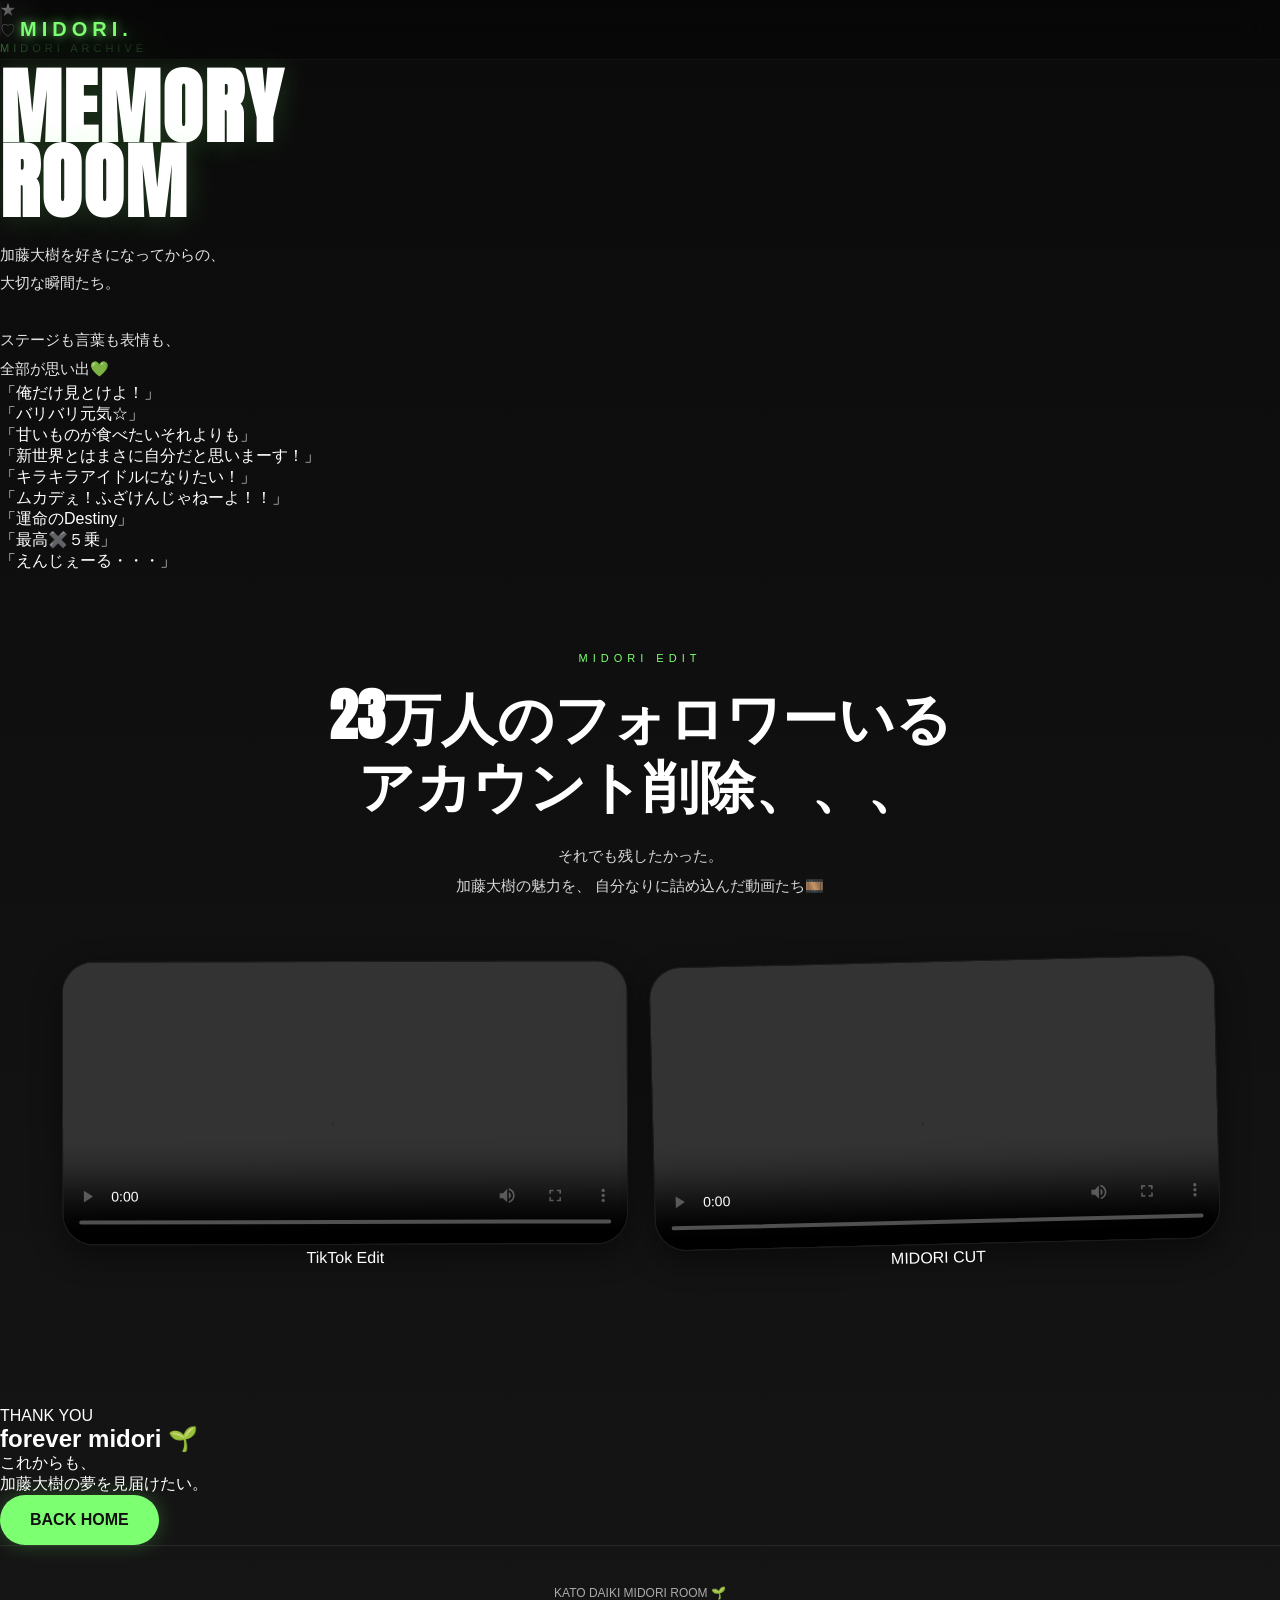
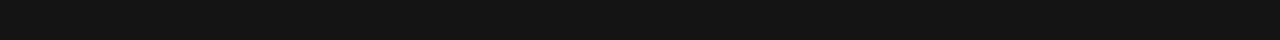
==== archive.html @ bd9902f6 "Add files via upload" ====
<!doctype html>
<html lang="ja">
  <head>
    <meta charset="UTF-8" />

    <meta name="viewport" content="width=device-width, initial-scale=1.0" />

    <title>MIDORI ARCHIVE</title>

    <link
      href="https://fonts.googleapis.com/css2?family=Anton&display=swap"
      rel="stylesheet"
    />

    <link rel="stylesheet" href="style.css" />

    <script src="script.js" defer></script>
  </head>

  <body>
    <!-- BG -->

    <div class="bg-light bg1"></div>
    <div class="bg-light bg2"></div>

    <div class="noise"></div>

    <!-- FLOAT LINE -->

    <div class="float-glitter line1"></div>
    <div class="float-glitter line2"></div>

    <!-- HEADER -->

    <header class="header">
      <div class="logo">MIDORI.</div>
    </header>

    <!-- HERO -->

    <section class="gallery-hero">
      <div class="gallery-hero-mark">★</div>
      <div class="gallery-hero-mark2">♡</div>

      <p class="mini">MIDORI ARCHIVE</p>

      <h1>
        MEMORY<br />
        ROOM
      </h1>

      <p class="hero-text">
        加藤大樹を好きになってからの、<br />
        大切な瞬間たち。<br /><br />

        ステージも言葉も表情も、<br />
        全部が思い出💚
      </p>
    </section>

    <!-- ARCHIVE -->

    <section class="quote fade-up">
      <p>「俺だけ見とけよ！」</p>

      <p>「バリバリ元気☆」</p>

      <p>「甘いものが食べたいそれよりも」</p>

      <p>「新世界とはまさに自分だと思いまーす！」</p>

      <p>「キラキラアイドルになりたい！」</p>

      <p>「ムカデぇ！ふざけんじゃねーよ！！」</p>

      <p>「運命のDestiny」</p>

      <p>「最高✖️５乗」</p>

      <p>「えんじぇーる・・・」</p>
    </section>

    <!-- MIDORI EDIT -->

    <section class="section-midori-edit">
      <p class="archive-mini">MIDORI EDIT</p>

      <h2 class="archive-main-title">
        23万人のフォロワーいる<br />
        アカウント削除、、、
      </h2>

      <p class="archive-sub">
        それでも残したかった。<br />
        加藤大樹の魅力を、 自分なりに詰め込んだ動画たち🎞️
      </p>

      <div class="edit-grid">
        <!-- VIDEO 1 -->

        <div class="photo video-card fade-up">
          <video src="videos/edit1.mp4" controls playsinline></video>

          <div class="mini-tag pink">TikTok Edit</div>
        </div>

        <!-- VIDEO 2 -->

        <div class="photo video-card fade-up">
          <video src="videos/edit2.mp4" controls playsinline></video>

          <div class="mini-tag">MIDORI CUT</div>
        </div>
      </div>
    </section>

    <!-- FINAL -->

    <section class="gallery-final">
      <p class="gallery-final-mini">THANK YOU</p>

      <h2>forever midori 🌱</h2>

      <p class="gallery-final-text">
        これからも、<br />
        加藤大樹の夢を見届けたい。
      </p>

      <a href="index.html" class="gallery-btn"> BACK HOME </a>
    </section>

    <!-- FOOTER -->

    <footer class="footer">
      <p>KATO DAIKI MIDORI ROOM 🌱</p>
    </footer>
  </body>
</html>
---- style.css ----
/* =========================
   RESET
========================= */

* {
    margin: 0;
    padding: 0;
    box-sizing: border-box;
}

html {
    scroll-behavior: smooth;
}

body {
    background:
        linear-gradient(180deg,
            #0b0b0b,
            #101010,
            #151515);

    color: white;

    font-family:
        -apple-system,
        BlinkMacSystemFont,
        sans-serif;

    overflow-x: hidden;

    position: relative;
}

/* =========================
   LOADING
========================= */

.loader {
    position: fixed;
    inset: 0;

    background: #0b0b0b;

    display: flex;
    align-items: center;
    justify-content: center;
    flex-direction: column;

    z-index: 9999;

    transition: 1s;
}

.loader.hide {
    opacity: 0;
    pointer-events: none;
}

.loader-logo {
    font-size: 48px;
    font-weight: 900;

    color: #7dff72;

    text-shadow:
        0 0 18px rgba(125, 255, 114, .7);

    animation: pulse 1.8s infinite alternate;
}

.loader-text {
    margin-top: 18px;

    font-size: 10px;
    letter-spacing: 5px;

    color: rgba(255, 255, 255, .55);
}

@keyframes pulse {
    from {
        transform: scale(1);
    }

    to {
        transform: scale(1.06);
    }
}

/* =========================
   HEADER
========================= */

.header {
    position: fixed;

    top: 0;
    left: 0;

    width: 100%;

    display: flex;
    justify-content: space-between;
    align-items: center;

    padding: 18px 20px;

    background: rgba(0, 0, 0, .35);

    backdrop-filter: blur(18px);

    border-bottom:
        1px solid rgba(255, 255, 255, .05);

    z-index: 100;
}

.logo {
    font-size: 20px;
    font-weight: 900;

    letter-spacing: 5px;

    color: #7dff72;

    text-shadow:
        0 0 10px rgba(125, 255, 114, .7),
        0 0 20px rgba(125, 255, 114, .2);

    animation:
        logoGlow 3s infinite alternate;
}

@keyframes logoGlow {

    from {
        text-shadow:
            0 0 10px rgba(125, 255, 114, .5);
    }

    to {
        text-shadow:
            0 0 18px rgba(125, 255, 114, .9),
            0 0 28px rgba(125, 255, 114, .3);
    }

}

nav {
    display: flex;
    gap: 14px;
}

nav a {
    color: white;

    text-decoration: none;

    font-size: 12px;

    opacity: .8;

    transition: .35s;
}

nav a:hover {
    opacity: 1;

    color: #ff6bcb;

    text-shadow:
        0 0 10px rgba(255, 107, 203, .4);
}

/* =========================
   HERO
========================= */

.hero {
    position: relative;

    height: 100vh;

    overflow: hidden;
}

.hero-video {
    position: absolute;

    inset: 0;

    width: 100%;
    height: 100%;

    object-fit: cover;

    z-index: 0;

    transform: scale(1.05);
}

.overlay {
    position: absolute;

    inset: 0;

    background:
        linear-gradient(to top,
            rgba(0, 0, 0, .82),
            rgba(0, 0, 0, .12));

    z-index: 1;
}

/* =========================
   STARS
========================= */

.stars {
    position: absolute;

    inset: 0;

    overflow: hidden;

    pointer-events: none;

    z-index: 2;
}

.star {
    position: absolute;

    width: 3px;
    height: 3px;

    background: white;

    border-radius: 50%;

    opacity: .6;

    box-shadow:
        0 0 10px rgba(255, 255, 255, .9);

    animation:
        twinkle linear infinite;
}

@keyframes twinkle {

    0%, 100% {
        opacity: .2;

        transform: scale(.5);
    }

    50% {
        opacity: 1;

        transform: scale(1.5);
    }

}

/* =========================
   FLOAT GLITTER
========================= */

.float-glitter {
    position: absolute;

    width: 2px;
    height: 40px;

    background:
        linear-gradient(transparent,
            rgba(255, 255, 255, .8),
            transparent);

    opacity: .15;

    filter: blur(.4px);

    animation:
        floatLine 7s infinite ease-in-out;

    z-index: 3;
}

@keyframes floatLine {

    0% {
        transform:
            translateY(0px) rotate(12deg);

        opacity: 0;
    }

    30% {
        opacity: .15;
    }

    70% {
        opacity: .3;
    }

    100% {
        transform:
            translateY(-80px) rotate(12deg);

        opacity: 0;
    }

}

/* =========================
   HERO CONTENT
========================= */

.hero-content {
    position: absolute;

    left: 20px;
    bottom: 70px;

    z-index: 5;

    animation:
        fadeUp 1.5s ease;
}

@keyframes fadeUp {

    from {
        opacity: 0;

        transform:
            translateY(30px);
    }

    to {
        opacity: 1;

        transform:
            translateY(0);
    }

}

.mini {
    color: #7dff72;

    font-size: 11px;

    letter-spacing: 4px;

    margin-bottom: 16px;
}

h1 {
    font-family: 'Anton', sans-serif;

    font-size: 82px;

    line-height: .92;

    letter-spacing: 2px;

    text-shadow:
        0 0 30px rgba(125, 255, 114, .18);
}

.hero-sub {
    margin-top: 18px;

    color: #ff6bcb;

    font-size: 24px;

    font-weight: bold;
}

.hero-text {
    margin-top: 20px;

    line-height: 1.9;

    color: #e5e5e5;

    font-size: 15px;
}

.hero-buttons {
    display: flex;

    gap: 14px;

    margin-top: 34px;
}

/* =========================
   BUTTON
========================= */

.main-btn,
.sub-btn,
.gallery-btn,
.vote-main-btn {
    display: inline-block;

    padding: 16px 30px;

    border-radius: 999px;

    text-decoration: none;

    font-weight: bold;

    transition: .35s;
}

.main-btn,
.gallery-btn,
.vote-main-btn {
    background: #7dff72;

    color: #111;

    box-shadow:
        0 0 20px rgba(125, 255, 114, .25);
}

.sub-btn {
    border:
        1px solid rgba(255, 255, 255, .12);

    color: white;

    background:
        rgba(255, 255, 255, .04);

    backdrop-filter: blur(10px);
}

.main-btn:hover,
.gallery-btn:hover,
.vote-main-btn:hover {
    transform: translateY(-5px);

    box-shadow:
        0 0 24px rgba(125, 255, 114, .35);
}

.sub-btn:hover {
    transform: translateY(-5px);

    border:
        1px solid rgba(255, 107, 203, .25);

    color: #ff6bcb;
}

/* =========================
   SECTION
========================= */

.section {
    position: relative;

    padding: 180px 20px;
}

.section h2 {
    font-size: 58px;

    line-height: 1;

    margin-bottom: 50px;

    color: #7dff72;

    letter-spacing: 2px;
}

/* =========================
   PROFILE
========================= */

.profile-layout {
    display: flex;

    flex-direction: column;

    gap: 50px;
}

.profile-image {
    position: relative;

    display: flex;

    justify-content: center;
}

.profile-image img {
    width: 72%;

    max-width: 280px;

    border-radius: 28px;

    border: 10px solid white;

    background: white;

    transform: rotate(-4deg);

    box-shadow:
        0 20px 50px rgba(0, 0, 0, .45);

    transition: .4s;
}

.profile-image img:hover {
    transform:
        rotate(-1deg) scale(1.03);
}

/* =========================
   DOODLE
========================= */

.doodle-star {
    position: absolute;

    top: -10px;
    right: 20%;

    font-size: 36px;

    color: #ff6bcb;

    transform: rotate(12deg);

    text-shadow:
        0 0 15px rgba(255, 107, 203, .45);
}

.doodle-heart {
    position: absolute;

    bottom: 5%;
    left: 18%;

    font-size: 34px;

    color: #7dff72;

    transform: rotate(-15deg);

    text-shadow:
        0 0 14px rgba(125, 255, 114, .45);
}

.doodle-mini {
    position: absolute;

    right: 18%;
    bottom: -20px;

    font-size: 12px;

    letter-spacing: 4px;

    color: rgba(255, 255, 255, .45);

    transform: rotate(5deg);
}

/* =========================
   PROFILE INFO
========================= */

.profile-info {
    display: flex;

    flex-direction: column;

    gap: 28px;
}

.profile-card {
    position: relative;

    background:
        rgba(20, 20, 20, .72);

    backdrop-filter: blur(16px);

    padding: 34px;

    border-radius: 34px;

    border:
        1px solid rgba(255, 255, 255, .05);

    overflow: hidden;

    transition: .4s;
}

.profile-card:hover {
    transform: translateY(-6px);

    border:
        1px solid rgba(255, 107, 203, .2);

    box-shadow:
        0 0 30px rgba(255, 107, 203, .1);
}

.profile-card h3 {
    color: #ff6bcb;

    margin-bottom: 20px;

    font-size: 26px;
}

.profile-basic {
    display: flex;

    flex-wrap: wrap;

    gap: 14px;
}

.profile-basic p {
    background:
        rgba(255, 255, 255, .04);

    padding: 12px 18px;

    border-radius: 999px;

    font-size: 14px;

    letter-spacing: 1px;
}

/* =========================
   MINI STICKER
========================= */

.mini-sticker {
    position: absolute;

    top: 18px;
    right: 18px;

    padding: 8px 14px;

    border-radius: 999px;

    font-size: 11px;

    font-weight: bold;

    transform: rotate(10deg);
}

.mini-sticker.green {
    background: #7dff72;

    color: #111;
}

/* =========================
   TAG
========================= */

.floating-tags {
    display: flex;

    flex-wrap: wrap;

    gap: 14px;

    margin-top: 24px;
}

.floating-tags span {
    background: #7dff72;

    color: #111;

    padding: 12px 18px;

    border-radius: 999px;

    font-size: 13px;

    font-weight: bold;

    transition: .35s;
}

.floating-tags span:nth-child(1) {
    transform: rotate(-6deg);
}

.floating-tags span:nth-child(2) {
    transform: rotate(4deg);
}

.floating-tags span:nth-child(3) {
    transform: rotate(-3deg);
}

.floating-tags span:nth-child(4) {
    transform: rotate(5deg);
}

.floating-tags span:nth-child(5) {
    transform: rotate(-5deg);
}

.floating-tags span:hover {
    background: #ff6bcb;

    color: white;

    transform: scale(1.05);
}

/* =========================
   FAVORITE POINT
========================= */

.favorite-points {
    display: flex;

    flex-wrap: wrap;

    gap: 10px;

    margin-top: 28px;
}

.favorite-points span {
    font-size: 11px;

    letter-spacing: 3px;

    opacity: .45;
}

/* =========================
   BLINK DOT
========================= */

.blink-dot {
    position: absolute;

    width: 6px;
    height: 6px;

    border-radius: 50%;

    background: #7dff72;

    box-shadow:
        0 0 12px rgba(125, 255, 114, .8);

    animation:
        blinkDot 2s infinite;
}

@keyframes blinkDot {

    0%, 100% {
        opacity: .2;

        transform: scale(.7);
    }

    50% {
        opacity: 1;

        transform: scale(1.5);
    }

}

/* =========================
   MOVIE
========================= */

.movie-grid {
    display: flex;

    flex-direction: column;

    gap: 30px;
}

.movie-card {
    background:
        rgba(20, 20, 20, .72);

    border-radius: 30px;

    overflow: hidden;

    border:
        1px solid rgba(255, 255, 255, .05);

    transition: .4s;
}

.movie-card:hover {
    transform: translateY(-6px);
}

iframe {
    width: 100%;

    aspect-ratio: 16 / 9;

    border: none;
}

.movie-card p {
    padding: 18px;
}

/* =========================
   GALLERY PREVIEW
========================= */

.gallery-preview {
    display: flex;

    flex-direction: column;

    align-items: center;
}

.gallery-main-photo {
    position: relative;
}

.gallery-main-photo img {
    width: 100%;

    max-width: 340px;

    border: 12px solid white;

    background: white;

    border-radius: 10px;

    transform: rotate(-3deg);

    box-shadow:
        0 20px 40px rgba(0, 0, 0, .45);

    transition: .4s;
}

.gallery-main-photo img:hover {
    transform:
        rotate(-1deg) scale(1.02);
}

.gallery-sticker {
    position: absolute;

    top: -14px;
    right: -10px;

    font-size: 42px;

    color: #ff6bcb;

    transform: rotate(15deg);

    text-shadow:
        0 0 14px rgba(255, 107, 203, .5);
}

.gallery-heart {
    position: absolute;

    bottom: 10px;
    left: -10px;

    font-size: 38px;

    color: #7dff72;

    transform: rotate(-12deg);
}

.polaroid-note {
    position: absolute;

    bottom: 10px;
    right: 16px;

    font-size: 10px;

    letter-spacing: 3px;

    color: #111;
}

/* =========================
   MINI GALLERY
========================= */

.mini-gallery {
    display: flex;

    gap: 16px;

    margin-top: 40px;

    flex-wrap: wrap;

    justify-content: center;
}

.mini-photo {
    width: 92px;
    height: 120px;

    object-fit: cover;

    border: 6px solid white;

    background: white;

    border-radius: 8px;

    box-shadow:
        0 10px 25px rgba(0, 0, 0, .35);

    transition: .35s;
}

.mini-photo.rotate-left {
    transform: rotate(-6deg);
}

.mini-photo.rotate-right {
    transform: rotate(5deg);
}

.mini-photo:hover {
    transform:
        rotate(0deg) scale(1.08);
}

/* =========================
   ABOUT
========================= */

.about-card {
    background:
        rgba(20, 20, 20, .72);

    padding: 34px;

    border-radius: 34px;

    line-height: 1.9;

    border:
        1px solid rgba(255, 255, 255, .05);
}

/* =========================
   FINAL VOTE
========================= */

.final-vote {
    position: relative;

    padding: 180px 24px;

    text-align: center;

    background:
        linear-gradient(180deg,
            #111,
            #132015,
            #111);
}

.vote-mini {
    color: #7dff72;

    font-size: 11px;

    letter-spacing: 4px;

    margin-bottom: 20px;
}

.final-vote h2 {
    font-size: 48px;

    line-height: 1.5;

    margin-bottom: 28px;
}

.vote-text {
    line-height: 1.9;

    color: #d8d8d8;

    margin-bottom: 40px;
}

/* =========================
   FOOTER
========================= */

.footer {
    padding: 40px 20px;

    text-align: center;

    font-size: 12px;

    color: #aaa;

    border-top:
        1px solid rgba(255, 255, 255, .08);
}

/* =========================
   FADE UP
========================= */

.fade-up {
    opacity: 0;

    transform: translateY(40px);

    transition: 1s;
}

.fade-up.show {
    opacity: 1;

    transform: translateY(0);
}

/* =========================
   GLITTER EFFECT
========================= */

.glitter {
    position: fixed;

    width: 10px;
    height: 10px;

    pointer-events: none;

    z-index: 9999;

    opacity: 0;

    animation:
        glitterAnim .8s forwards;
}

.glitter::before,
.glitter::after {
    content: "";

    position: absolute;

    background: white;

    border-radius: 999px;

    box-shadow:
        0 0 10px rgba(255, 255, 255, .9),
        0 0 20px rgba(125, 255, 114, .4);
}

.glitter::before {
    width: 2px;
    height: 12px;

    left: 4px;
    top: -1px;
}

.glitter::after {
    width: 12px;
    height: 2px;

    left: -1px;
    top: 4px;
}

@keyframes glitterAnim {

    0% {
        transform:
            scale(.3) rotate(0deg);

        opacity: 0;
    }

    30% {
        opacity: 1;
    }

    100% {
        transform:
            scale(1.8) rotate(25deg) translateY(-18px);

        opacity: 0;
    }

}

/* =========================
   GALLERY PAGE ONLY
========================= */

body.gallery-page .gallery-hero {
    padding: 150px 24px 90px;

    text-align: center;

    position: relative;
}

body.gallery-page .gallery {
    column-count: 2;

    column-gap: 18px;

    padding: 0 18px 120px;

    max-width: 1200px;

    margin: auto;
}

body.gallery-page .photo {
    position: relative;

    margin-bottom: 18px;

    break-inside: avoid;

    border-radius: 30px;

    overflow: hidden;

    background: #1a1a1a;

    border:
        1px solid rgba(255, 255, 255, .05);

    box-shadow:
        0 10px 30px rgba(0, 0, 0, .45);

    transition: .45s;
}

body.gallery-page .photo:hover {
    transform:
        translateY(-6px) scale(1.02);

    box-shadow:
        0 15px 40px rgba(0, 0, 0, .55),
        0 0 24px rgba(125, 255, 114, .12);
}

body.gallery-page .photo img {
    width: 100%;

    display: block;
}

body.gallery-page .photo::after {
    content: "MIDORI ROOM";

    position: absolute;

    bottom: 14px;
    left: 14px;

    font-size: 10px;

    letter-spacing: 2px;

    color: white;

    background:
        rgba(0, 0, 0, .35);

    padding: 8px 12px;

    border-radius: 999px;

    backdrop-filter: blur(10px);
}

body.gallery-page .rotate-left {
    transform: rotate(-2deg);
}

body.gallery-page .rotate-right {
    transform: rotate(2deg);
}

body.gallery-page .photo-sticker {
    position: absolute;

    top: 12px;
    right: 12px;

    font-size: 28px;

    color: #ff6bcb;

    text-shadow:
        0 0 14px rgba(255, 107, 203, .45);

    transform: rotate(12deg);
}

body.gallery-page .photo-heart {
    position: absolute;

    bottom: 40px;
    right: 14px;

    font-size: 26px;

    color: #7dff72;

    transform: rotate(-10deg);
}

body.gallery-page .mini-star {
    position: absolute;

    top: 14px;
    left: 14px;

    font-size: 24px;

    color: #7dff72;
}

body.gallery-page .mini-tag {
    position: absolute;

    top: 14px;
    left: 14px;

    background: #ff6bcb;

    color: white;

    padding: 8px 12px;

    border-radius: 999px;

    font-size: 10px;

    letter-spacing: 1px;

    transform: rotate(-8deg);
}

body.gallery-page .quote {
    padding: 0 30px 120px;

    text-align: center;
}

body.gallery-page .quote p {
    font-size: 20px;

    line-height: 2.2;

    color: #f3f3f3;

    font-weight: 300;
}

body.gallery-page .quote span {
    color: #7dff72;
}

body.gallery-page .gallery-final {
    padding: 120px 24px;

    text-align: center;
}

/* =========================
   ARCHIVE PAGE ONLY
========================= */

body.archive-page .archive-grid {
    display: grid;

    grid-template-columns:
        repeat(2, 1fr);

    gap: 24px;

    padding: 0 22px 120px;

    max-width: 1200px;

    margin: auto;
}

body.archive-page .archive-card {
    position: relative;

    background:
        rgba(20, 20, 20, .72);

    backdrop-filter: blur(16px);

    border-radius: 30px;

    padding: 34px;

    overflow: hidden;

    border:
        1px solid rgba(255, 255, 255, .05);

    transition: .4s;
}

body.archive-page .archive-card:hover {
    transform: translateY(-6px);

    border:
        1px solid rgba(125, 255, 114, .25);

    box-shadow:
        0 0 30px rgba(125, 255, 114, .1);
}

body.archive-page .archive-number {
    color: #7dff72;

    font-size: 11px;

    letter-spacing: 4px;

    margin-bottom: 16px;
}

body.archive-page .archive-title {
    font-size: 32px;

    margin-bottom: 18px;
}

body.archive-page .archive-text {
    line-height: 2;

    color: #d8d8d8;

    font-size: 14px;
}

body.archive-page .archive-word {
    position: absolute;

    right: -10px;
    bottom: -20px;

    font-size: 72px;

    font-weight: 900;

    opacity: .05;

    color: #7dff72;
}

/* ========================================
   MIDORI EDIT
======================================== */

.section-midori-edit {

    padding: 120px 22px 160px;

    text-align: center;

    max-width: 1300px;

    margin: auto;
}

.archive-mini {

    color: #7dff72;

    font-size: 11px;

    letter-spacing: 5px;

    margin-bottom: 18px;
}

.archive-main-title {

    font-size: 64px;

    line-height: 1.1;

    margin-bottom: 24px;

    font-family: 'Anton', sans-serif;
}

.archive-sub {

    line-height: 2;

    color: #d8d8d8;

    margin-bottom: 70px;

    font-size: 15px;
}

/* GRID */

.edit-grid {

    display: grid;

    grid-template-columns:
        repeat(auto-fit, minmax(280px, 1fr));

    gap: 28px;
}

/* CARD */

.edit-card {

    position: relative;

    overflow: hidden;

    border-radius: 34px;

    background:
        rgba(20, 20, 20, .72);

    border:
        1px solid rgba(255, 255, 255, .06);

    backdrop-filter: blur(14px);

    transition: .45s;

    box-shadow:
        0 10px 30px rgba(0, 0, 0, .45);
}

.edit-card:hover {

    transform:
        translateY(-8px);

    border:
        1px solid rgba(125, 255, 114, .25);

    box-shadow:
        0 0 30px rgba(125, 255, 114, .12);
}

/* VIDEO */

.edit-card video {

    width: 100%;

    display: block;

    aspect-ratio: 9/16;

    object-fit: cover;
}

/* OVERLAY */

.edit-overlay {

    position: absolute;

    inset: 0;

    background:
        linear-gradient(to top,
            rgba(0, 0, 0, .75),
            rgba(0, 0, 0, 0));

    display: flex;

    align-items: flex-end;

    padding: 24px;
}

/* TEXT */

.edit-title {

    font-size: 20px;

    font-weight: 800;

    margin-bottom: 8px;
}

.edit-desc {

    font-size: 13px;

    line-height: 1.8;

    color: rgba(255, 255, 255, .78);
}

/* STICKER */

.edit-sticker {

    position: absolute;

    top: 14px;
    right: 14px;

    background: #7dff72;

    color: #111;

    padding:
        8px 14px;

    border-radius: 999px;

    font-size: 10px;

    font-weight: bold;

    letter-spacing: 2px;

    transform:
        rotate(8deg);
}

/* MOBILE */

@media(max-width:768px) {

    .archive-main-title {

        font-size: 42px;
    }

}

/* =========================
   PC
========================= */

@media(min-width:900px) {

    .profile-layout {
        flex-direction: row;

        align-items: center;

        gap: 80px;
    }

    .profile-image,
    .profile-info {
        flex: 1;
    }

}

/* =========================
   MOBILE
========================= */

@media(max-width:768px) {

    h1 {
        font-size: 62px;
    }

    .section {
        padding: 140px 20px;
    }

    .section h2 {
        font-size: 44px;
    }

    body.gallery-page .gallery {
        column-count: 1;

        column-gap: 14px;

        padding: 0 14px 100px;
    }

    body.archive-page .archive-grid {
        grid-template-columns: 1fr;
    }

    .edit-grid {
        grid-template-columns: 1fr;
    }

    .archive-main-title {
        font-size: 34px;
    }

}

/* ========================================
   ARCHIVE BUTTON
======================================== */

.archive-btn-wrap {

    text-align: center;

    margin-top: 50px;
}

.archive-btn {

    display: inline-flex;

    align-items: center;

    gap: 12px;

    padding: 18px 34px;

    border-radius: 999px;

    text-decoration: none;

    color: #111;

    background: #7dff72;

    font-weight: 900;

    letter-spacing: 2px;

    box-shadow:
        0 0 24px rgba(125, 255, 114, .25);

    transition: .35s;
}

.archive-btn:hover {

    transform:
        translateY(-6px) scale(1.03);

    box-shadow:
        0 0 34px rgba(125, 255, 114, .45);
}

/* ========================================
   ARCHIVE HERO
======================================== */

body.archive-page .archive-hero {

    padding: 180px 24px 100px;

    text-align: center;

    position: relative;
}

body.archive-page .archive-hero h1 {

    font-size: 72px;

    line-height: .95;

    margin-bottom: 24px;
}

body.archive-page .archive-hero p {

    color: #d8d8d8;

    line-height: 2;
}

/* ========================================
   ARCHIVE GRID
======================================== */

body.archive-page .archive-grid {

    display: grid;

    grid-template-columns: repeat(2, 1fr);

    gap: 26px;

    max-width: 1200px;

    margin: auto;

    padding: 0 22px 140px;
}

body.archive-page .archive-card {

    position: relative;

    overflow: hidden;

    padding: 38px;

    border-radius: 34px;

    background:
        rgba(20, 20, 20, .72);

    backdrop-filter: blur(16px);

    border:
        1px solid rgba(255, 255, 255, .05);

    transition: .4s;
}

body.archive-page .archive-card:hover {

    transform:
        translateY(-8px);

    border:
        1px solid rgba(125, 255, 114, .25);

    box-shadow:
        0 0 30px rgba(125, 255, 114, .1);
}

body.archive-page .archive-number {

    color: #7dff72;

    font-size: 11px;

    letter-spacing: 4px;

    margin-bottom: 18px;
}

body.archive-page .archive-title {

    font-size: 34px;

    margin-bottom: 20px;
}

body.archive-page .archive-text {

    line-height: 2;

    color: #d8d8d8;
}

body.archive-page .archive-word {

    position: absolute;

    right: -10px;
    bottom: -24px;

    font-size: 90px;

    font-weight: 900;

    opacity: .05;

    color: #7dff72;
}

/* ========================================
   MIDORI EDIT
======================================== */

.section-midori-edit {

    padding: 80px 22px 140px;

    max-width: 1200px;

    margin: auto;

    text-align: center;
}

.archive-main-title {

    font-size: 56px;

    line-height: 1.2;

    margin-bottom: 24px;
}

.archive-sub {

    color: #d8d8d8;

    line-height: 2;

    margin-bottom: 60px;
}

.edit-grid {

    display: grid;

    grid-template-columns: repeat(2, 1fr);

    gap: 24px;
}

.edit-grid video {

    width: 100%;

    border-radius: 32px;

    background: #111;

    border:
        1px solid rgba(255, 255, 255, .05);

    box-shadow:
        0 10px 30px rgba(0, 0, 0, .45);

    transition: .4s;
}

.edit-grid video:hover {

    transform:
        translateY(-6px) scale(1.01);

    box-shadow:
        0 0 24px rgba(125, 255, 114, .18);
}

/* ========================================
   QUOTE
======================================== */

body.archive-page .quote {

    padding: 0 30px 140px;

    text-align: center;

    max-width: 900px;

    margin: auto;
}

body.archive-page .quote p {

    font-size: 28px;

    line-height: 2.2;

    font-weight: 300;

    color: #f3f3f3;
}

body.archive-page .quote span {

    color: #7dff72;
}

/* ========================================
   MOBILE
======================================== */

@media(max-width:768px) {

    body.archive-page .archive-grid {

        grid-template-columns: 1fr;
    }

    .edit-grid {

        grid-template-columns: 1fr;
    }

    body.archive-page .archive-hero h1 {

        font-size: 52px;
    }

    .archive-main-title {

        font-size: 38px;
    }

    body.archive-page .quote p {

        font-size: 22px;
    }
}

body.archive-page .quote {

    display: flex;

    flex-direction: column;

    gap: 20px;

    max-width: 900px;

    margin: auto;

    padding: 0 24px 140px;
}

body.archive-page .quote p {

    background:
        rgba(20, 20, 20, .72);

    border:
        1px solid rgba(255, 255, 255, .05);

    backdrop-filter: blur(16px);

    border-radius: 28px;

    padding: 30px;

    font-size: 24px;

    line-height: 1.8;

    transition: .35s;

    box-shadow:
        0 10px 30px rgba(0, 0, 0, .35);
}

body.archive-page .quote p:hover {

    transform:
        translateY(-4px);

    border:
        1px solid rgba(125, 255, 114, .25);

    box-shadow:
        0 0 24px rgba(125, 255, 114, .12);
}
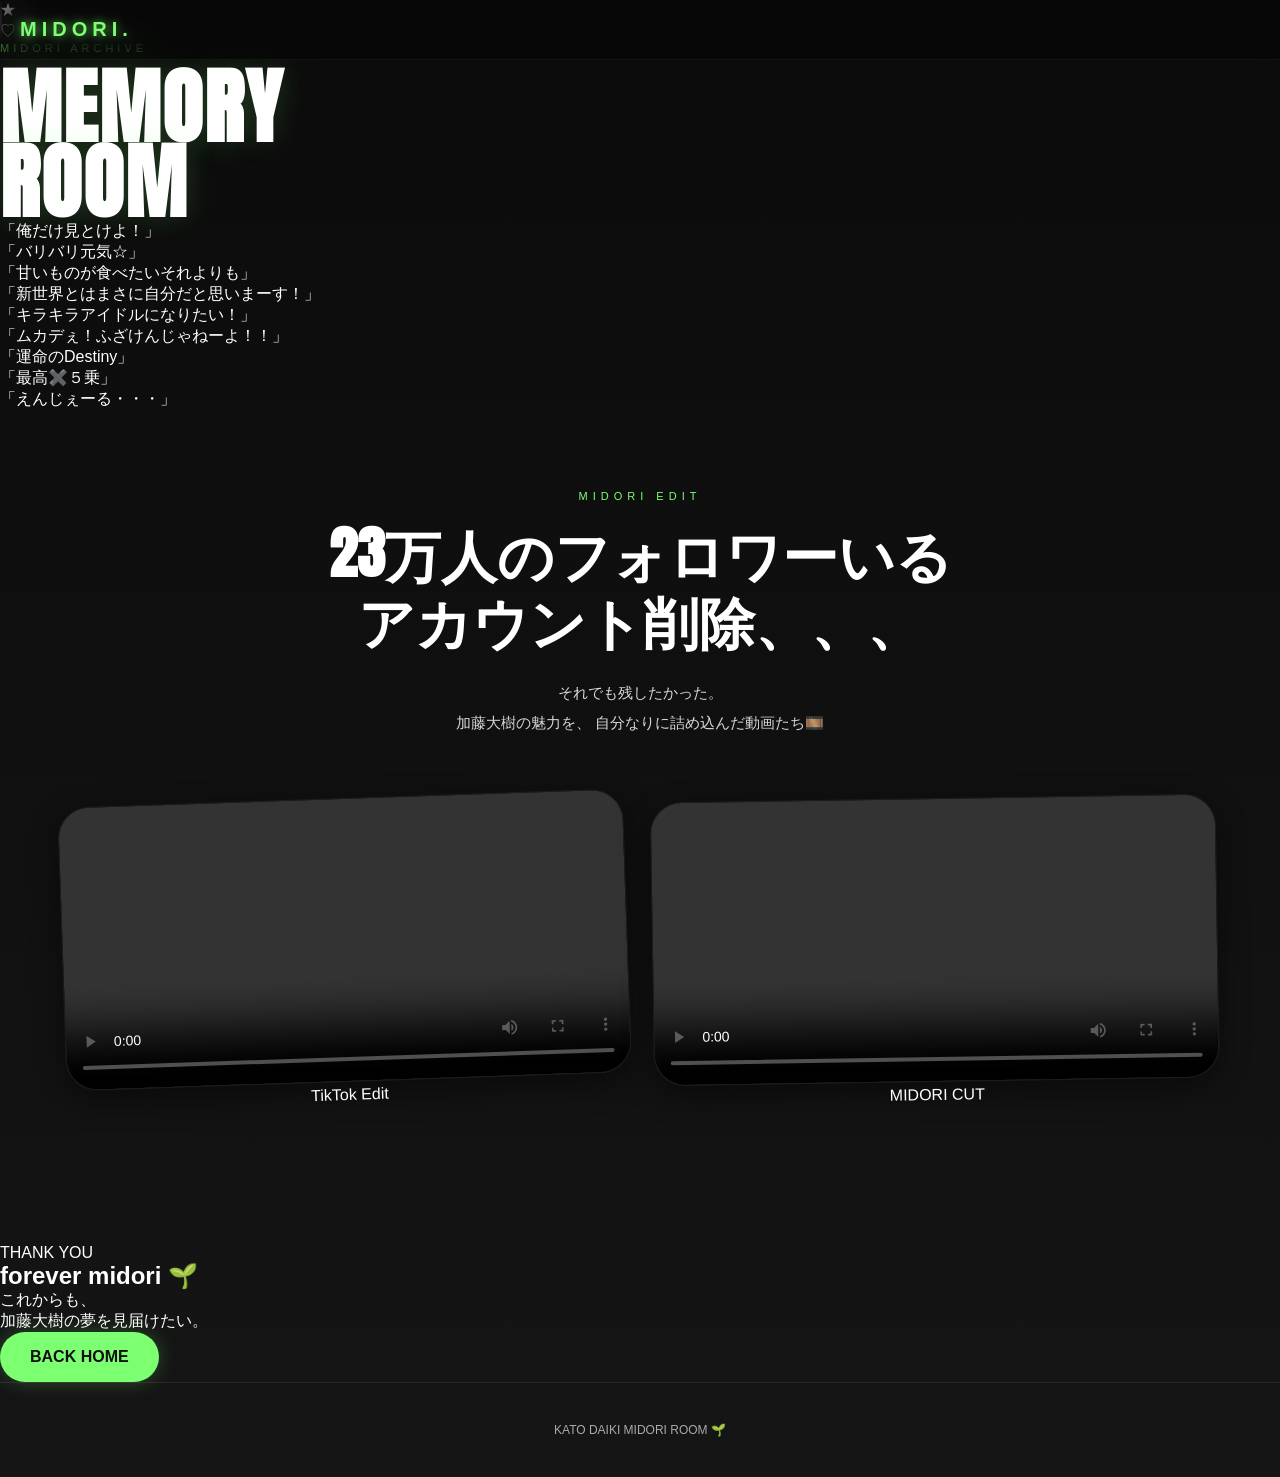
==== commit f0a44ea7: "Add files via upload" ====
--- a/archive.html
+++ b/archive.html
@@ -48,14 +48,6 @@
         MEMORY<br />
         ROOM
       </h1>
-
-      <p class="hero-text">
-        加藤大樹を好きになってからの、<br />
-        大切な瞬間たち。<br /><br />
-
-        ステージも言葉も表情も、<br />
-        全部が思い出💚
-      </p>
     </section>
 
     <!-- ARCHIVE -->
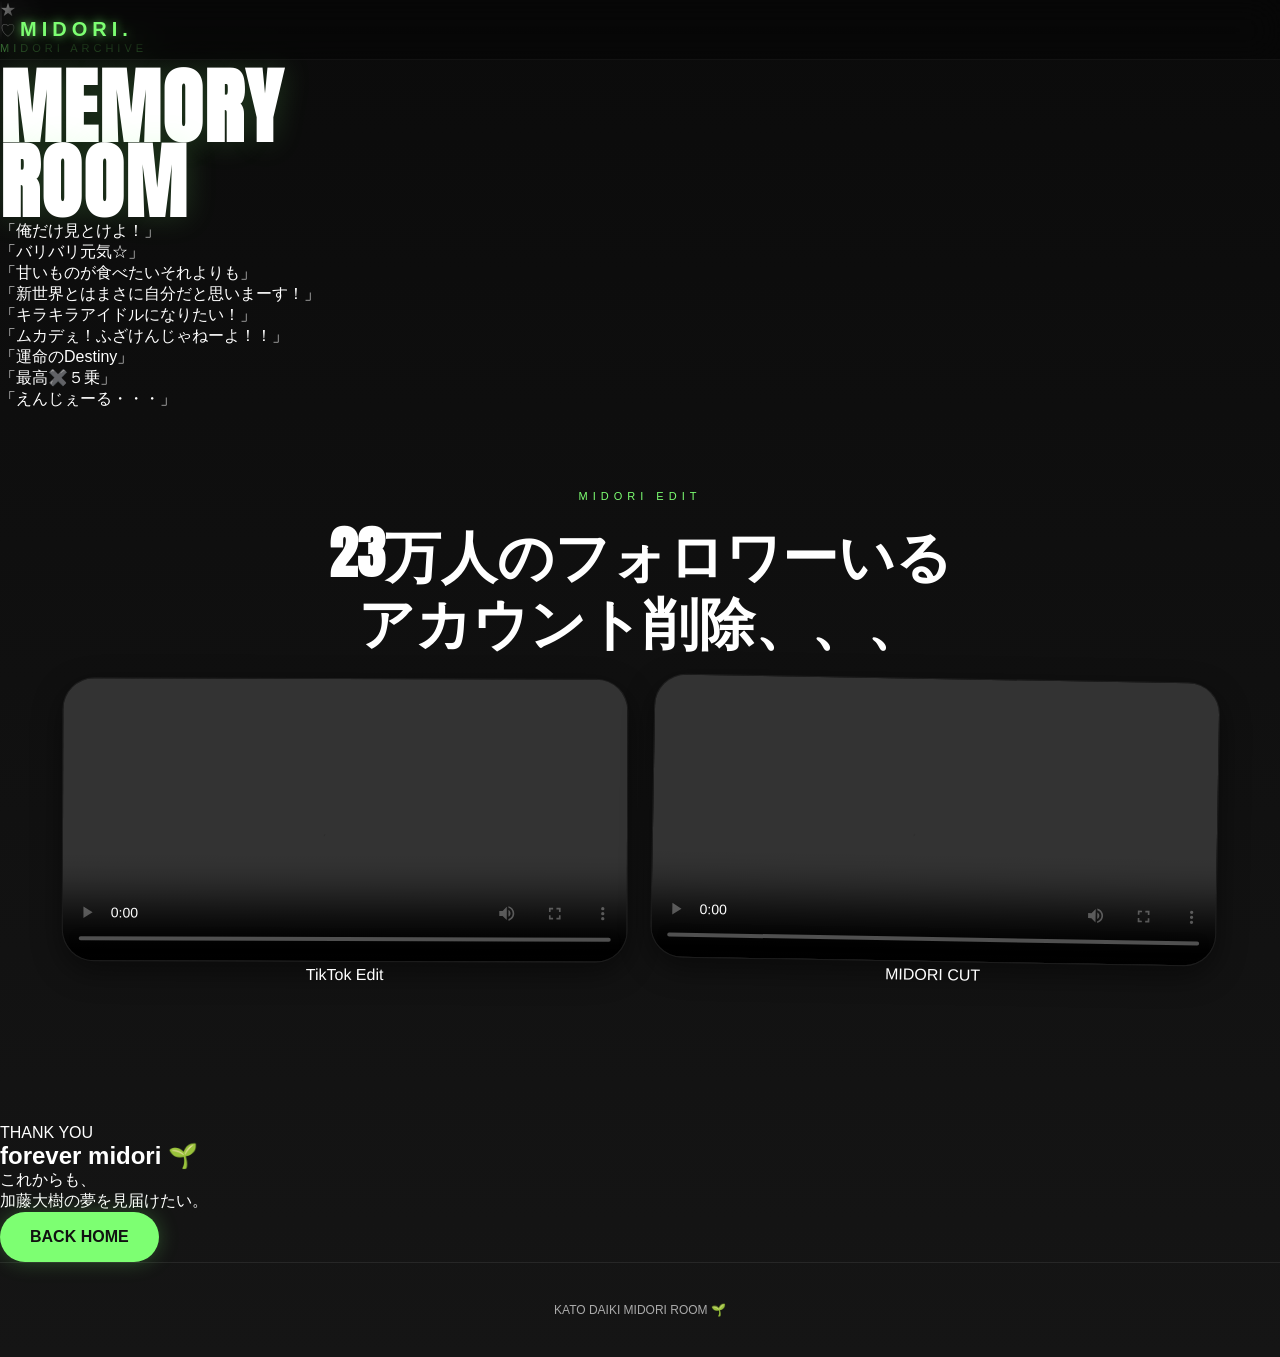
==== commit 4f02a3e1: "Add files via upload" ====
--- a/archive.html
+++ b/archive.html
@@ -82,11 +82,6 @@
         アカウント削除、、、
       </h2>
 
-      <p class="archive-sub">
-        それでも残したかった。<br />
-        加藤大樹の魅力を、 自分なりに詰め込んだ動画たち🎞️
-      </p>
-
       <div class="edit-grid">
         <!-- VIDEO 1 -->
 
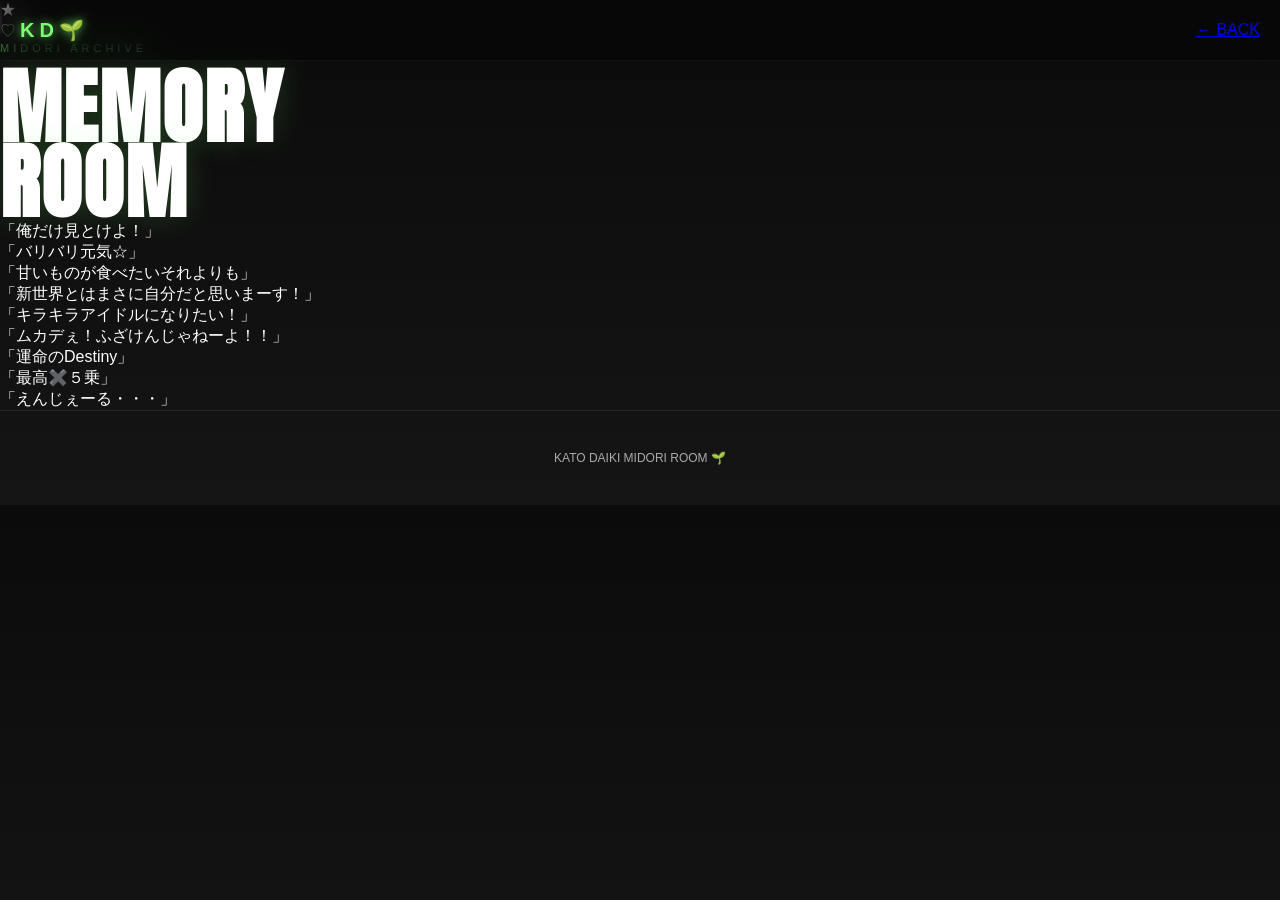
==== commit af35d58e: "Add files via upload" ====
--- a/archive.html
+++ b/archive.html
@@ -33,7 +33,9 @@
     <!-- HEADER -->
 
     <header class="header">
-      <div class="logo">MIDORI.</div>
+      <div class="logo">KD🌱</div>
+
+      <a href="index.html" class="back"> ← BACK </a>
     </header>
 
     <!-- HERO -->
@@ -72,50 +74,6 @@
       <p>「えんじぇーる・・・」</p>
     </section>
 
-    <!-- MIDORI EDIT -->
-
-    <section class="section-midori-edit">
-      <p class="archive-mini">MIDORI EDIT</p>
-
-      <h2 class="archive-main-title">
-        23万人のフォロワーいる<br />
-        アカウント削除、、、
-      </h2>
-
-      <div class="edit-grid">
-        <!-- VIDEO 1 -->
-
-        <div class="photo video-card fade-up">
-          <video src="videos/edit1.mp4" controls playsinline></video>
-
-          <div class="mini-tag pink">TikTok Edit</div>
-        </div>
-
-        <!-- VIDEO 2 -->
-
-        <div class="photo video-card fade-up">
-          <video src="videos/edit2.mp4" controls playsinline></video>
-
-          <div class="mini-tag">MIDORI CUT</div>
-        </div>
-      </div>
-    </section>
-
-    <!-- FINAL -->
-
-    <section class="gallery-final">
-      <p class="gallery-final-mini">THANK YOU</p>
-
-      <h2>forever midori 🌱</h2>
-
-      <p class="gallery-final-text">
-        これからも、<br />
-        加藤大樹の夢を見届けたい。
-      </p>
-
-      <a href="index.html" class="gallery-btn"> BACK HOME </a>
-    </section>
-
     <!-- FOOTER -->
 
     <footer class="footer">
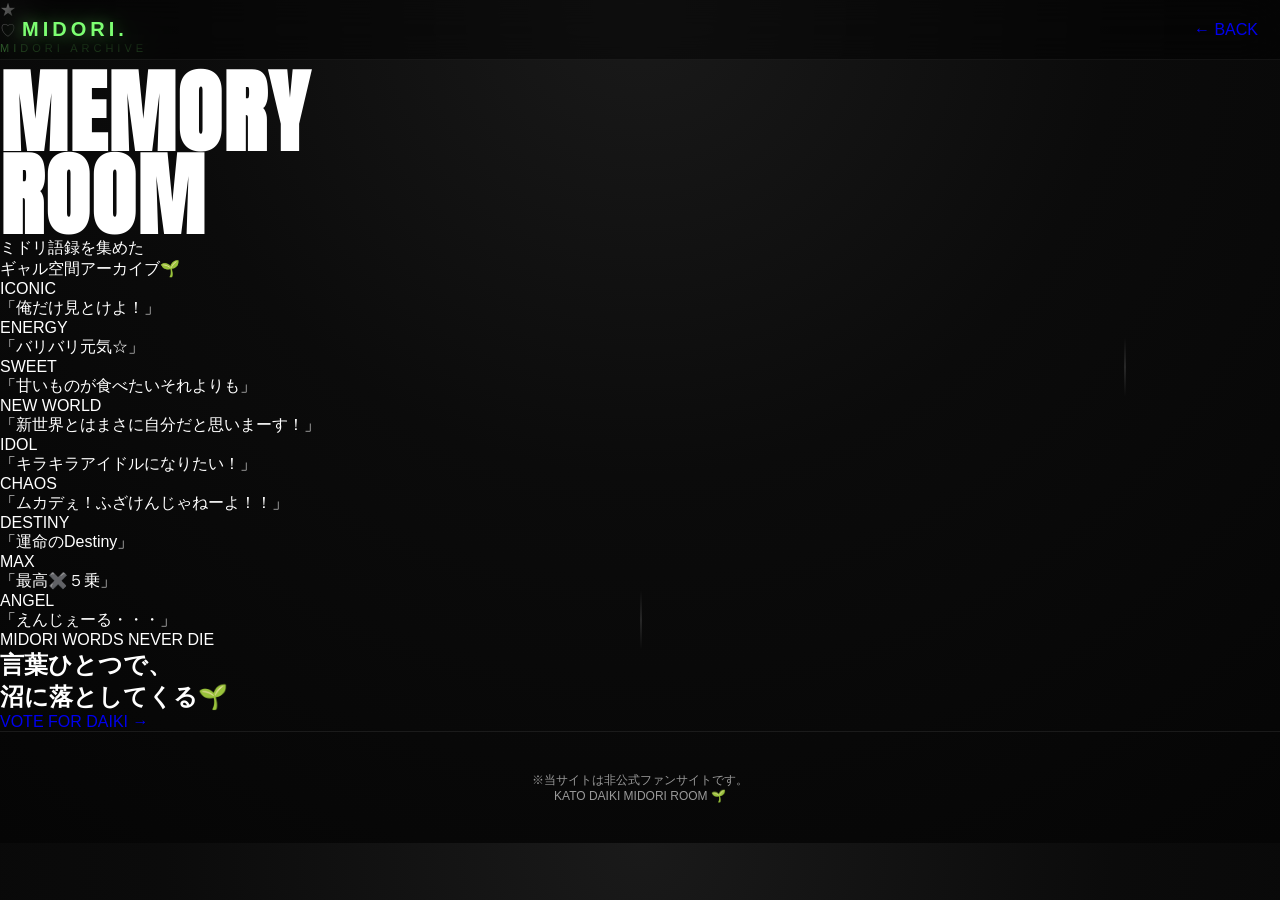
==== commit 0a24de4b: "Add files via upload" ====
--- a/archive.html
+++ b/archive.html
@@ -7,76 +7,171 @@
 
     <title>MIDORI ARCHIVE</title>
 
+    <!-- FONT -->
+
     <link
       href="https://fonts.googleapis.com/css2?family=Anton&display=swap"
       rel="stylesheet"
     />
 
+    <!-- CSS -->
+
     <link rel="stylesheet" href="style.css" />
+
+    <!-- JS -->
 
     <script src="script.js" defer></script>
   </head>
 
-  <body>
-    <!-- BG -->
+  <body class="archive-page">
+    <!-- BG LIGHT -->
 
     <div class="bg-light bg1"></div>
+
     <div class="bg-light bg2"></div>
+
+    <!-- NOISE -->
 
     <div class="noise"></div>
 
-    <!-- FLOAT LINE -->
+    <!-- FLOAT -->
 
-    <div class="float-glitter line1"></div>
-    <div class="float-glitter line2"></div>
+    <div class="float-glitter" style="left: 10%; top: 20%"></div>
+
+    <div
+      class="float-glitter"
+      style="right: 12%; top: 40%; animation-delay: 2s"
+    ></div>
+
+    <div
+      class="float-glitter"
+      style="left: 50%; top: 70%; animation-delay: 4s"
+    ></div>
 
     <!-- HEADER -->
 
     <header class="header">
-      <div class="logo">KD🌱</div>
+      <div class="logo">MIDORI.</div>
 
-      <a href="index.html" class="back"> ← BACK </a>
+      <a href="index.html" class="archive-back-btn"> ← BACK </a>
     </header>
 
     <!-- HERO -->
 
-    <section class="gallery-hero">
-      <div class="gallery-hero-mark">★</div>
-      <div class="gallery-hero-mark2">♡</div>
+    <section class="archive-hero">
+      <div class="archive-hero-star">★</div>
 
-      <p class="mini">MIDORI ARCHIVE</p>
+      <div class="archive-hero-heart">♡</div>
 
-      <h1>
+      <p class="archive-mini">MIDORI ARCHIVE</p>
+
+      <h1 class="archive-title">
         MEMORY<br />
         ROOM
       </h1>
+
+      <p class="archive-copy">
+        ミドリ語録を集めた<br />
+        ギャル空間アーカイブ🌱
+      </p>
     </section>
 
-    <!-- ARCHIVE -->
+    <!-- QUOTES -->
 
-    <section class="quote fade-up">
-      <p>「俺だけ見とけよ！」</p>
+    <section class="archive-wall">
+      <!-- QUOTE 1 -->
 
-      <p>「バリバリ元気☆」</p>
+      <div class="quote-card pink rotate-left fade-up">
+        <div class="quote-sticker">ICONIC</div>
 
-      <p>「甘いものが食べたいそれよりも」</p>
+        <p>「俺だけ見とけよ！」</p>
+      </div>
 
-      <p>「新世界とはまさに自分だと思いまーす！」</p>
+      <!-- QUOTE 2 -->
 
-      <p>「キラキラアイドルになりたい！」</p>
+      <div class="quote-card green rotate-right fade-up">
+        <div class="quote-sticker">ENERGY</div>
 
-      <p>「ムカデぇ！ふざけんじゃねーよ！！」</p>
+        <p>「バリバリ元気☆」</p>
+      </div>
 
-      <p>「運命のDestiny」</p>
+      <!-- QUOTE 3 -->
 
-      <p>「最高✖️５乗」</p>
+      <div class="quote-card black rotate-left fade-up">
+        <div class="quote-sticker">SWEET</div>
 
-      <p>「えんじぇーる・・・」</p>
+        <p>「甘いものが食べたいそれよりも」</p>
+      </div>
+
+      <!-- QUOTE 4 -->
+
+      <div class="quote-card pink rotate-right fade-up">
+        <div class="quote-sticker">NEW WORLD</div>
+
+        <p>「新世界とはまさに自分だと思いまーす！」</p>
+      </div>
+
+      <!-- QUOTE 5 -->
+
+      <div class="quote-card green rotate-left fade-up">
+        <div class="quote-sticker">IDOL</div>
+
+        <p>「キラキラアイドルになりたい！」</p>
+      </div>
+
+      <!-- QUOTE 6 -->
+
+      <div class="quote-card black rotate-right fade-up">
+        <div class="quote-sticker">CHAOS</div>
+
+        <p>「ムカデぇ！ふざけんじゃねーよ！！」</p>
+      </div>
+
+      <!-- QUOTE 7 -->
+
+      <div class="quote-card pink rotate-left fade-up">
+        <div class="quote-sticker">DESTINY</div>
+
+        <p>「運命のDestiny」</p>
+      </div>
+
+      <!-- QUOTE 8 -->
+
+      <div class="quote-card green rotate-right fade-up">
+        <div class="quote-sticker">MAX</div>
+
+        <p>「最高✖️５乗」</p>
+      </div>
+
+      <!-- QUOTE 9 -->
+
+      <div class="quote-card angel fade-up">
+        <div class="quote-sticker">ANGEL</div>
+
+        <p>「えんじぇーる・・・」</p>
+      </div>
+    </section>
+
+    <!-- FINAL -->
+
+    <section class="archive-final">
+      <div class="archive-final-inner">
+        <p class="archive-final-mini">MIDORI WORDS NEVER DIE</p>
+
+        <h2>
+          言葉ひとつで、<br />
+          沼に落としてくる🌱
+        </h2>
+
+        <a href="vote.html" class="archive-vote-btn"> VOTE FOR DAIKI → </a>
+      </div>
     </section>
 
     <!-- FOOTER -->
 
     <footer class="footer">
+      <p>※当サイトは非公式ファンサイトです。</p>
+
       <p>KATO DAIKI MIDORI ROOM 🌱</p>
     </footer>
   </body>
--- a/style.css
+++ b/style.css
@@ -1,6 +1,6 @@
-/* =========================
+/* ========================================
    RESET
-========================= */
+======================================== */
 
 * {
     margin: 0;
@@ -14,40 +14,77 @@
 
 body {
     background:
-        linear-gradient(180deg,
-            #0b0b0b,
-            #101010,
-            #151515);
-
+        radial-gradient(circle at top, #1a1a1a 0%, #0b0b0b 45%, #050505 100%);
     color: white;
-
     font-family:
         -apple-system,
         BlinkMacSystemFont,
         sans-serif;
-
     overflow-x: hidden;
-
     position: relative;
 }
 
-/* =========================
-   LOADING
-========================= */
+/* ========================================
+   GLOBAL
+======================================== */
+
+img,
+video {
+    max-width: 100%;
+    display: block;
+}
+
+a {
+    text-decoration: none;
+}
+
+.noise {
+    position: fixed;
+    inset: 0;
+    pointer-events: none;
+    opacity: 0.03;
+    z-index: 999;
+    background-image:
+        url("https://grainy-gradients.vercel.app/noise.svg");
+}
+
+.section {
+    position: relative;
+    padding: 140px 22px;
+}
+
+.section-mini,
+.mini,
+.archive-mini,
+.vote-mini {
+    color: #7dff72;
+    font-size: 11px;
+    letter-spacing: 4px;
+    margin-bottom: 18px;
+}
+
+.section h2 {
+    font-size: 60px;
+    line-height: 1;
+    margin-bottom: 50px;
+    color: #7dff72;
+    font-family: "Anton", sans-serif;
+    letter-spacing: 2px;
+}
+
+/* ========================================
+   LOADER
+======================================== */
 
 .loader {
     position: fixed;
     inset: 0;
-
-    background: #0b0b0b;
-
+    background: #050505;
     display: flex;
     align-items: center;
     justify-content: center;
     flex-direction: column;
-
-    z-index: 9999;
-
+    z-index: 99999;
     transition: 1s;
 }
 
@@ -57,93 +94,64 @@
 }
 
 .loader-logo {
-    font-size: 48px;
+    font-size: 56px;
     font-weight: 900;
-
     color: #7dff72;
-
     text-shadow:
-        0 0 18px rgba(125, 255, 114, .7);
-
-    animation: pulse 1.8s infinite alternate;
+        0 0 20px rgba(125, 255, 114, .8);
+    animation: loaderGlow 2s infinite alternate;
 }
 
 .loader-text {
-    margin-top: 18px;
-
+    margin-top: 16px;
+    letter-spacing: 6px;
     font-size: 10px;
-    letter-spacing: 5px;
-
-    color: rgba(255, 255, 255, .55);
-}
-
-@keyframes pulse {
+    color: rgba(255, 255, 255, .5);
+}
+
+@keyframes loaderGlow {
     from {
         transform: scale(1);
     }
 
     to {
-        transform: scale(1.06);
-    }
-}
-
-/* =========================
+        transform: scale(1.05);
+    }
+}
+
+/* ========================================
    HEADER
-========================= */
+======================================== */
 
 .header {
     position: fixed;
-
     top: 0;
     left: 0;
-
     width: 100%;
+    z-index: 1000;
 
     display: flex;
     justify-content: space-between;
     align-items: center;
 
-    padding: 18px 20px;
-
-    background: rgba(0, 0, 0, .35);
+    padding: 18px 22px;
+
+    background:
+        rgba(0, 0, 0, .45);
 
     backdrop-filter: blur(18px);
 
     border-bottom:
-        1px solid rgba(255, 255, 255, .05);
-
-    z-index: 100;
+        1px solid rgba(255, 255, 255, .06);
 }
 
 .logo {
+    color: #7dff72;
+    font-weight: 900;
+    letter-spacing: 4px;
     font-size: 20px;
-    font-weight: 900;
-
-    letter-spacing: 5px;
-
-    color: #7dff72;
-
     text-shadow:
-        0 0 10px rgba(125, 255, 114, .7),
-        0 0 20px rgba(125, 255, 114, .2);
-
-    animation:
-        logoGlow 3s infinite alternate;
-}
-
-@keyframes logoGlow {
-
-    from {
-        text-shadow:
-            0 0 10px rgba(125, 255, 114, .5);
-    }
-
-    to {
-        text-shadow:
-            0 0 18px rgba(125, 255, 114, .9),
-            0 0 28px rgba(125, 255, 114, .3);
-    }
-
+        0 0 16px rgba(125, 255, 114, .5);
 }
 
 nav {
@@ -151,284 +159,106 @@
     gap: 14px;
 }
 
-nav a {
-    color: white;
-
-    text-decoration: none;
-
+nav a,
+.back {
+    color: rgba(255, 255, 255, .8);
     font-size: 12px;
-
-    opacity: .8;
-
-    transition: .35s;
-}
-
-nav a:hover {
-    opacity: 1;
-
+    transition: .3s;
+}
+
+nav a:hover,
+.back:hover {
     color: #ff6bcb;
-
-    text-shadow:
-        0 0 10px rgba(255, 107, 203, .4);
-}
-
-/* =========================
+}
+
+/* ========================================
    HERO
-========================= */
+======================================== */
 
 .hero {
     position: relative;
-
     height: 100vh;
-
     overflow: hidden;
 }
 
 .hero-video {
     position: absolute;
-
     inset: 0;
-
     width: 100%;
     height: 100%;
-
     object-fit: cover;
-
-    z-index: 0;
-
     transform: scale(1.05);
 }
 
 .overlay {
     position: absolute;
-
     inset: 0;
-
     background:
         linear-gradient(to top,
-            rgba(0, 0, 0, .82),
-            rgba(0, 0, 0, .12));
-
-    z-index: 1;
-}
-
-/* =========================
-   STARS
-========================= */
-
-.stars {
-    position: absolute;
-
-    inset: 0;
-
-    overflow: hidden;
-
-    pointer-events: none;
-
-    z-index: 2;
-}
-
-.star {
-    position: absolute;
-
-    width: 3px;
-    height: 3px;
-
-    background: white;
-
-    border-radius: 50%;
-
-    opacity: .6;
-
-    box-shadow:
-        0 0 10px rgba(255, 255, 255, .9);
-
-    animation:
-        twinkle linear infinite;
-}
-
-@keyframes twinkle {
-
-    0%, 100% {
-        opacity: .2;
-
-        transform: scale(.5);
-    }
-
-    50% {
-        opacity: 1;
-
-        transform: scale(1.5);
-    }
-
-}
-
-/* =========================
-   FLOAT GLITTER
-========================= */
-
-.float-glitter {
-    position: absolute;
-
-    width: 2px;
-    height: 40px;
-
-    background:
-        linear-gradient(transparent,
-            rgba(255, 255, 255, .8),
-            transparent);
-
-    opacity: .15;
-
-    filter: blur(.4px);
-
-    animation:
-        floatLine 7s infinite ease-in-out;
-
-    z-index: 3;
-}
-
-@keyframes floatLine {
-
-    0% {
-        transform:
-            translateY(0px) rotate(12deg);
-
-        opacity: 0;
-    }
-
-    30% {
-        opacity: .15;
-    }
-
-    70% {
-        opacity: .3;
-    }
-
-    100% {
-        transform:
-            translateY(-80px) rotate(12deg);
-
-        opacity: 0;
-    }
-
-}
-
-/* =========================
-   HERO CONTENT
-========================= */
+            rgba(0, 0, 0, .9),
+            rgba(0, 0, 0, .15));
+}
 
 .hero-content {
     position: absolute;
-
-    left: 20px;
     bottom: 70px;
-
+    left: 22px;
     z-index: 5;
-
-    animation:
-        fadeUp 1.5s ease;
-}
-
-@keyframes fadeUp {
-
-    from {
-        opacity: 0;
-
-        transform:
-            translateY(30px);
-    }
-
-    to {
-        opacity: 1;
-
-        transform:
-            translateY(0);
-    }
-
-}
-
-.mini {
-    color: #7dff72;
-
-    font-size: 11px;
-
-    letter-spacing: 4px;
-
-    margin-bottom: 16px;
+    animation: fadeUp 1.2s ease;
 }
 
 h1 {
-    font-family: 'Anton', sans-serif;
-
-    font-size: 82px;
-
+    font-family: "Anton", sans-serif;
+    font-size: 90px;
     line-height: .92;
-
     letter-spacing: 2px;
-
-    text-shadow:
-        0 0 30px rgba(125, 255, 114, .18);
 }
 
 .hero-sub {
     margin-top: 18px;
-
+    font-size: 26px;
     color: #ff6bcb;
-
-    font-size: 24px;
-
-    font-weight: bold;
+    font-weight: 700;
 }
 
 .hero-text {
-    margin-top: 20px;
-
+    margin-top: 22px;
     line-height: 1.9;
-
-    color: #e5e5e5;
-
-    font-size: 15px;
+    color: #e4e4e4;
 }
 
 .hero-buttons {
     display: flex;
-
     gap: 14px;
-
     margin-top: 34px;
 }
 
-/* =========================
+/* ========================================
    BUTTON
-========================= */
+======================================== */
 
 .main-btn,
 .sub-btn,
 .gallery-btn,
-.vote-main-btn {
-    display: inline-block;
-
-    padding: 16px 30px;
-
+.vote-main-btn,
+.archive-btn {
+    display: inline-flex;
+    align-items: center;
+    justify-content: center;
+    padding: 16px 28px;
     border-radius: 999px;
-
-    text-decoration: none;
-
-    font-weight: bold;
-
+    font-weight: 800;
     transition: .35s;
 }
 
 .main-btn,
 .gallery-btn,
-.vote-main-btn {
+.vote-main-btn,
+.archive-btn {
     background: #7dff72;
-
     color: #111;
-
     box-shadow:
-        0 0 20px rgba(125, 255, 114, .25);
+        0 0 24px rgba(125, 255, 114, .25);
 }
 
 .sub-btn {
@@ -444,81 +274,39 @@
 }
 
 .main-btn:hover,
+.sub-btn:hover,
 .gallery-btn:hover,
-.vote-main-btn:hover {
-    transform: translateY(-5px);
-
-    box-shadow:
-        0 0 24px rgba(125, 255, 114, .35);
-}
-
-.sub-btn:hover {
-    transform: translateY(-5px);
-
-    border:
-        1px solid rgba(255, 107, 203, .25);
-
-    color: #ff6bcb;
-}
-
-/* =========================
-   SECTION
-========================= */
-
-.section {
-    position: relative;
-
-    padding: 180px 20px;
-}
-
-.section h2 {
-    font-size: 58px;
-
-    line-height: 1;
-
-    margin-bottom: 50px;
-
-    color: #7dff72;
-
-    letter-spacing: 2px;
-}
-
-/* =========================
+.vote-main-btn:hover,
+.archive-btn:hover {
+    transform:
+        translateY(-5px);
+}
+
+/* ========================================
    PROFILE
-========================= */
+======================================== */
 
 .profile-layout {
     display: flex;
-
     flex-direction: column;
-
-    gap: 50px;
+    gap: 60px;
 }
 
 .profile-image {
     position: relative;
-
-    display: flex;
-
+    display: flex;
     justify-content: center;
 }
 
 .profile-image img {
-    width: 72%;
-
-    max-width: 280px;
-
-    border-radius: 28px;
-
+    width: 100%;
+    max-width: 330px;
+    border-radius: 30px;
     border: 10px solid white;
-
     background: white;
-
     transform: rotate(-4deg);
-
     box-shadow:
-        0 20px 50px rgba(0, 0, 0, .45);
-
+        0 20px 50px rgba(0, 0, 0, .5);
     transition: .4s;
 }
 
@@ -527,296 +315,189 @@
         rotate(-1deg) scale(1.03);
 }
 
-/* =========================
-   DOODLE
-========================= */
+.doodle-star,
+.doodle-heart {
+    position: absolute;
+    font-size: 40px;
+}
 
 .doodle-star {
-    position: absolute;
-
     top: -10px;
-    right: 20%;
-
-    font-size: 36px;
-
+    right: 15%;
     color: #ff6bcb;
-
-    transform: rotate(12deg);
-
-    text-shadow:
-        0 0 15px rgba(255, 107, 203, .45);
 }
 
 .doodle-heart {
-    position: absolute;
-
-    bottom: 5%;
-    left: 18%;
-
-    font-size: 34px;
-
+    bottom: 0;
+    left: 12%;
     color: #7dff72;
-
-    transform: rotate(-15deg);
-
-    text-shadow:
-        0 0 14px rgba(125, 255, 114, .45);
 }
 
 .doodle-mini {
     position: absolute;
-
     right: 18%;
-    bottom: -20px;
-
-    font-size: 12px;
-
+    bottom: -22px;
+    font-size: 11px;
     letter-spacing: 4px;
-
     color: rgba(255, 255, 255, .45);
-
-    transform: rotate(5deg);
-}
-
-/* =========================
-   PROFILE INFO
-========================= */
+}
 
 .profile-info {
     display: flex;
-
     flex-direction: column;
-
-    gap: 28px;
+    gap: 26px;
 }
 
 .profile-card {
     position: relative;
-
-    background:
-        rgba(20, 20, 20, .72);
-
-    backdrop-filter: blur(16px);
-
     padding: 34px;
-
     border-radius: 34px;
 
+    background:
+        rgba(20, 20, 20, .75);
+
+    backdrop-filter: blur(18px);
+
     border:
-        1px solid rgba(255, 255, 255, .05);
-
-    overflow: hidden;
+        1px solid rgba(255, 255, 255, .06);
 
     transition: .4s;
 }
 
 .profile-card:hover {
     transform: translateY(-6px);
-
     border:
-        1px solid rgba(255, 107, 203, .2);
-
-    box-shadow:
-        0 0 30px rgba(255, 107, 203, .1);
+        1px solid rgba(125, 255, 114, .25);
 }
 
 .profile-card h3 {
     color: #ff6bcb;
-
-    margin-bottom: 20px;
-
+    margin-bottom: 22px;
     font-size: 26px;
 }
 
 .profile-basic {
     display: flex;
-
     flex-wrap: wrap;
-
     gap: 14px;
 }
 
 .profile-basic p {
     background:
-        rgba(255, 255, 255, .04);
+        rgba(255, 255, 255, .05);
 
     padding: 12px 18px;
 
     border-radius: 999px;
-
-    font-size: 14px;
-
-    letter-spacing: 1px;
-}
-
-/* =========================
-   MINI STICKER
-========================= */
-
-.mini-sticker {
-    position: absolute;
-
+}
+
+.floating-tags {
+    display: flex;
+    flex-wrap: wrap;
+    gap: 14px;
+    margin-top: 24px;
+}
+
+.floating-tags span {
+    background: #7dff72;
+    color: #111;
+    padding: 12px 18px;
+    border-radius: 999px;
+    font-weight: 700;
+    font-size: 13px;
+}
+
+.favorite-points {
+    display: flex;
+    flex-wrap: wrap;
+    gap: 12px;
+    margin-top: 28px;
+}
+
+.favorite-points span {
+    opacity: .45;
+    letter-spacing: 3px;
+    font-size: 11px;
+}
+
+/* ========================================
+   MIDORI CORE
+======================================== */
+
+.midori-core {
+    text-align: center;
+}
+
+.core-grid {
+    display: grid;
+    grid-template-columns:
+        repeat(auto-fit, minmax(220px, 1fr));
+    gap: 24px;
+}
+
+.core-card {
+    position: relative;
+    overflow: hidden;
+
+    padding: 42px 24px;
+
+    border-radius: 34px;
+
+    background:
+        linear-gradient(145deg,
+            rgba(125, 255, 114, .12),
+            rgba(255, 255, 255, .04));
+
+    border:
+        1px solid rgba(255, 255, 255, .08);
+
+    backdrop-filter: blur(18px);
+
+    transition: .4s;
+}
+
+.core-card:hover {
+    transform:
+        translateY(-8px) rotate(-1deg);
+}
+
+.core-card span {
+    position: absolute;
     top: 18px;
     right: 18px;
-
-    padding: 8px 14px;
-
-    border-radius: 999px;
-
-    font-size: 11px;
-
-    font-weight: bold;
-
-    transform: rotate(10deg);
-}
-
-.mini-sticker.green {
-    background: #7dff72;
-
-    color: #111;
-}
-
-/* =========================
-   TAG
-========================= */
-
-.floating-tags {
-    display: flex;
-
-    flex-wrap: wrap;
-
-    gap: 14px;
-
-    margin-top: 24px;
-}
-
-.floating-tags span {
-    background: #7dff72;
-
-    color: #111;
-
-    padding: 12px 18px;
-
-    border-radius: 999px;
-
-    font-size: 13px;
-
-    font-weight: bold;
+    font-size: 12px;
+    letter-spacing: 3px;
+    opacity: .5;
+}
+
+.core-card h3 {
+    font-size: 28px;
+    line-height: 1.4;
+}
+
+/* ========================================
+   MOVIE
+======================================== */
+
+.movie-grid {
+    display: grid;
+    grid-template-columns:
+        repeat(auto-fit, minmax(300px, 1fr));
+    gap: 28px;
+}
+
+.movie-card {
+    overflow: hidden;
+
+    border-radius: 30px;
+
+    background:
+        rgba(20, 20, 20, .72);
+
+    border:
+        1px solid rgba(255, 255, 255, .06);
 
     transition: .35s;
-}
-
-.floating-tags span:nth-child(1) {
-    transform: rotate(-6deg);
-}
-
-.floating-tags span:nth-child(2) {
-    transform: rotate(4deg);
-}
-
-.floating-tags span:nth-child(3) {
-    transform: rotate(-3deg);
-}
-
-.floating-tags span:nth-child(4) {
-    transform: rotate(5deg);
-}
-
-.floating-tags span:nth-child(5) {
-    transform: rotate(-5deg);
-}
-
-.floating-tags span:hover {
-    background: #ff6bcb;
-
-    color: white;
-
-    transform: scale(1.05);
-}
-
-/* =========================
-   FAVORITE POINT
-========================= */
-
-.favorite-points {
-    display: flex;
-
-    flex-wrap: wrap;
-
-    gap: 10px;
-
-    margin-top: 28px;
-}
-
-.favorite-points span {
-    font-size: 11px;
-
-    letter-spacing: 3px;
-
-    opacity: .45;
-}
-
-/* =========================
-   BLINK DOT
-========================= */
-
-.blink-dot {
-    position: absolute;
-
-    width: 6px;
-    height: 6px;
-
-    border-radius: 50%;
-
-    background: #7dff72;
-
-    box-shadow:
-        0 0 12px rgba(125, 255, 114, .8);
-
-    animation:
-        blinkDot 2s infinite;
-}
-
-@keyframes blinkDot {
-
-    0%, 100% {
-        opacity: .2;
-
-        transform: scale(.7);
-    }
-
-    50% {
-        opacity: 1;
-
-        transform: scale(1.5);
-    }
-
-}
-
-/* =========================
-   MOVIE
-========================= */
-
-.movie-grid {
-    display: flex;
-
-    flex-direction: column;
-
-    gap: 30px;
-}
-
-.movie-card {
-    background:
-        rgba(20, 20, 20, .72);
-
-    border-radius: 30px;
-
-    overflow: hidden;
-
-    border:
-        1px solid rgba(255, 255, 255, .05);
-
-    transition: .4s;
 }
 
 .movie-card:hover {
@@ -825,25 +506,120 @@
 
 iframe {
     width: 100%;
-
     aspect-ratio: 16 / 9;
-
     border: none;
 }
 
 .movie-card p {
-    padding: 18px;
-}
-
-/* =========================
+    padding: 20px;
+}
+
+/* ========================================
+   MIDORI VIDEO ROOM
+======================================== */
+
+.section-midori-edit {
+    text-align: center;
+    max-width: 1300px;
+    margin: auto;
+}
+
+.archive-main-title {
+    font-size: 68px;
+    line-height: 1.05;
+    margin-bottom: 24px;
+    font-family: "Anton", sans-serif;
+}
+
+.archive-sub {
+    line-height: 2;
+    color: #d8d8d8;
+    margin-bottom: 60px;
+}
+
+.edit-grid {
+    display: grid;
+    grid-template-columns:
+        repeat(auto-fit, minmax(280px, 1fr));
+    gap: 30px;
+}
+
+.edit-card {
+    position: relative;
+    overflow: hidden;
+
+    border-radius: 36px;
+
+    background:
+        rgba(20, 20, 20, .75);
+
+    border:
+        1px solid rgba(255, 255, 255, .06);
+
+    transition: .4s;
+}
+
+.edit-card:hover {
+    transform:
+        translateY(-8px);
+}
+
+.edit-card video {
+    width: 100%;
+    aspect-ratio: 9/16;
+    object-fit: cover;
+}
+
+.edit-overlay {
+    position: absolute;
+    inset: 0;
+    display: flex;
+    align-items: flex-end;
+
+    padding: 24px;
+
+    background:
+        linear-gradient(to top,
+            rgba(0, 0, 0, .85),
+            rgba(0, 0, 0, 0));
+}
+
+.edit-title {
+    font-size: 22px;
+    font-weight: 800;
+}
+
+.edit-desc {
+    margin-top: 6px;
+    color: rgba(255, 255, 255, .8);
+    font-size: 14px;
+}
+
+.edit-sticker {
+    position: absolute;
+    top: 14px;
+    right: 14px;
+
+    background: #7dff72;
+    color: #111;
+
+    padding: 8px 14px;
+
+    border-radius: 999px;
+
+    font-size: 11px;
+    font-weight: 800;
+
+    z-index: 5;
+}
+
+/* ========================================
    GALLERY PREVIEW
-========================= */
+======================================== */
 
 .gallery-preview {
     display: flex;
-
     flex-direction: column;
-
     align-items: center;
 }
 
@@ -853,145 +629,102 @@
 
 .gallery-main-photo img {
     width: 100%;
-
-    max-width: 340px;
+    max-width: 360px;
 
     border: 12px solid white;
-
+    border-radius: 12px;
     background: white;
 
-    border-radius: 10px;
-
     transform: rotate(-3deg);
 
     box-shadow:
-        0 20px 40px rgba(0, 0, 0, .45);
-
-    transition: .4s;
-}
-
-.gallery-main-photo img:hover {
-    transform:
-        rotate(-1deg) scale(1.02);
+        0 20px 40px rgba(0, 0, 0, .5);
+}
+
+.gallery-sticker,
+.gallery-heart {
+    position: absolute;
+    font-size: 42px;
 }
 
 .gallery-sticker {
-    position: absolute;
-
-    top: -14px;
-    right: -10px;
-
-    font-size: 42px;
-
+    top: -16px;
+    right: -12px;
     color: #ff6bcb;
-
-    transform: rotate(15deg);
-
-    text-shadow:
-        0 0 14px rgba(255, 107, 203, .5);
 }
 
 .gallery-heart {
-    position: absolute;
-
-    bottom: 10px;
+    bottom: 8px;
     left: -10px;
-
-    font-size: 38px;
-
     color: #7dff72;
-
-    transform: rotate(-12deg);
 }
 
 .polaroid-note {
     position: absolute;
-
-    bottom: 10px;
+    bottom: 12px;
     right: 16px;
-
+    color: #111;
     font-size: 10px;
-
     letter-spacing: 3px;
-
-    color: #111;
-}
-
-/* =========================
-   MINI GALLERY
-========================= */
+}
 
 .mini-gallery {
     display: flex;
-
-    gap: 16px;
-
+    flex-wrap: wrap;
+    justify-content: center;
+    gap: 18px;
     margin-top: 40px;
-
-    flex-wrap: wrap;
-
-    justify-content: center;
 }
 
 .mini-photo {
-    width: 92px;
-    height: 120px;
-
+    width: 100px;
+    height: 130px;
     object-fit: cover;
 
     border: 6px solid white;
-
+    border-radius: 8px;
     background: white;
-
-    border-radius: 8px;
-
-    box-shadow:
-        0 10px 25px rgba(0, 0, 0, .35);
-
-    transition: .35s;
-}
-
-.mini-photo.rotate-left {
-    transform: rotate(-6deg);
-}
-
-.mini-photo.rotate-right {
-    transform: rotate(5deg);
-}
-
-.mini-photo:hover {
-    transform:
-        rotate(0deg) scale(1.08);
-}
-
-/* =========================
+}
+
+/* ========================================
+   ARCHIVE ENTRY
+======================================== */
+
+.archive-entry {
+    text-align: center;
+}
+
+.archive-text {
+    line-height: 2;
+    color: #d8d8d8;
+    margin-bottom: 40px;
+}
+
+/* ========================================
    ABOUT
-========================= */
+======================================== */
 
 .about-card {
     background:
-        rgba(20, 20, 20, .72);
-
-    padding: 34px;
+        rgba(20, 20, 20, .75);
+
+    border:
+        1px solid rgba(255, 255, 255, .06);
 
     border-radius: 34px;
 
-    line-height: 1.9;
-
-    border:
-        1px solid rgba(255, 255, 255, .05);
-}
-
-/* =========================
+    padding: 36px;
+
+    line-height: 2;
+}
+
+/* ========================================
    FINAL VOTE
-========================= */
+======================================== */
 
 .final-vote {
-    position: relative;
-
-    padding: 180px 24px;
-
     text-align: center;
+    padding: 180px 22px;
 
     background:
         linear-gradient(180deg,
@@ -1000,607 +733,298 @@
             #111);
 }
 
-.vote-mini {
-    color: #7dff72;
-
-    font-size: 11px;
-
-    letter-spacing: 4px;
-
-    margin-bottom: 20px;
-}
-
 .final-vote h2 {
-    font-size: 48px;
-
-    line-height: 1.5;
-
-    margin-bottom: 28px;
+    font-size: 52px;
+    line-height: 1.4;
+    margin-bottom: 26px;
 }
 
 .vote-text {
-    line-height: 1.9;
-
+    line-height: 2;
+    margin-bottom: 40px;
     color: #d8d8d8;
-
-    margin-bottom: 40px;
-}
-
-/* =========================
+}
+
+/* ========================================
    FOOTER
-========================= */
+======================================== */
 
 .footer {
     padding: 40px 20px;
-
     text-align: center;
-
     font-size: 12px;
-
-    color: #aaa;
+    color: #999;
 
     border-top:
         1px solid rgba(255, 255, 255, .08);
 }
 
-/* =========================
+/* ========================================
+   GALLERY PAGE
+======================================== */
+
+body.gallery-page .gallery-hero,
+body.archive-page .gallery-hero {
+    padding: 180px 24px 100px;
+    text-align: center;
+    position: relative;
+}
+
+.gallery-hero h1 {
+    font-size: 72px;
+    line-height: .95;
+}
+
+.gallery-hero-mark,
+.gallery-hero-mark2 {
+    position: absolute;
+    font-size: 42px;
+}
+
+.gallery-hero-mark {
+    top: 120px;
+    left: 14%;
+    color: #7dff72;
+}
+
+.gallery-hero-mark2 {
+    right: 14%;
+    top: 180px;
+    color: #ff6bcb;
+}
+
+body.gallery-page .gallery {
+    column-count: 2;
+    column-gap: 18px;
+    max-width: 1200px;
+    margin: auto;
+    padding: 0 18px 120px;
+}
+
+body.gallery-page .photo {
+    break-inside: avoid;
+    margin-bottom: 18px;
+    overflow: hidden;
+
+    border-radius: 28px;
+
+    background:
+        rgba(20, 20, 20, .72);
+
+    border:
+        1px solid rgba(255, 255, 255, .06);
+}
+
+body.gallery-page .photo img {
+    width: 100%;
+}
+
+/* ========================================
+   ARCHIVE PAGE
+======================================== */
+
+body.archive-page .quote {
+    display: flex;
+    flex-direction: column;
+    gap: 24px;
+
+    max-width: 950px;
+
+    margin: auto;
+
+    padding: 0 24px 140px;
+}
+
+body.archive-page .quote p {
+    position: relative;
+
+    background:
+        linear-gradient(135deg,
+            rgba(125, 255, 114, .12),
+            rgba(255, 255, 255, .05));
+
+    border:
+        1px solid rgba(255, 255, 255, .08);
+
+    backdrop-filter: blur(18px);
+
+    padding: 34px;
+
+    border-radius: 34px;
+
+    font-size: 24px;
+
+    line-height: 1.8;
+
+    box-shadow:
+        0 10px 30px rgba(0, 0, 0, .35);
+
+    transition: .35s;
+}
+
+body.archive-page .quote p:hover {
+    transform:
+        translateY(-6px) rotate(-1deg);
+}
+
+body.archive-page .quote p::before {
+    content: "★";
+    position: absolute;
+    top: 12px;
+    right: 18px;
+    color: #ff6bcb;
+    font-size: 22px;
+}
+
+body.archive-page .quote p:nth-child(even)::before {
+    content: "♡";
+    color: #7dff72;
+}
+
+/* ========================================
+   FLOAT / GLITTER
+======================================== */
+
+.float-glitter {
+    position: absolute;
+    width: 2px;
+    height: 60px;
+
+    background:
+        linear-gradient(transparent,
+            rgba(255, 255, 255, .8),
+            transparent);
+
+    opacity: .15;
+    animation: glitterFloat 7s infinite;
+}
+
+@keyframes glitterFloat {
+    0% {
+        transform:
+            translateY(0);
+        opacity: 0;
+    }
+
+    50% {
+        opacity: .25;
+    }
+
+    100% {
+        transform:
+            translateY(-120px);
+        opacity: 0;
+    }
+}
+
+.blink-dot {
+    position: absolute;
+    width: 6px;
+    height: 6px;
+
+    border-radius: 50%;
+    background: #7dff72;
+
+    box-shadow:
+        0 0 14px rgba(125, 255, 114, .9);
+
+    animation: blinkDot 2s infinite;
+}
+
+@keyframes blinkDot {
+    0%, 100% {
+        opacity: .2;
+        transform: scale(.7);
+    }
+
+    50% {
+        opacity: 1;
+        transform: scale(1.4);
+    }
+}
+
+/* ========================================
    FADE UP
-========================= */
+======================================== */
 
 .fade-up {
     opacity: 0;
-
     transform: translateY(40px);
-
     transition: 1s;
 }
 
 .fade-up.show {
     opacity: 1;
-
     transform: translateY(0);
 }
 
-/* =========================
-   GLITTER EFFECT
-========================= */
-
-.glitter {
-    position: fixed;
-
-    width: 10px;
-    height: 10px;
-
-    pointer-events: none;
-
-    z-index: 9999;
-
-    opacity: 0;
-
-    animation:
-        glitterAnim .8s forwards;
-}
-
-.glitter::before,
-.glitter::after {
-    content: "";
-
-    position: absolute;
-
-    background: white;
-
-    border-radius: 999px;
-
-    box-shadow:
-        0 0 10px rgba(255, 255, 255, .9),
-        0 0 20px rgba(125, 255, 114, .4);
-}
-
-.glitter::before {
-    width: 2px;
-    height: 12px;
-
-    left: 4px;
-    top: -1px;
-}
-
-.glitter::after {
-    width: 12px;
-    height: 2px;
-
-    left: -1px;
-    top: 4px;
-}
-
-@keyframes glitterAnim {
-
-    0% {
+@keyframes fadeUp {
+    from {
+        opacity: 0;
         transform:
-            scale(.3) rotate(0deg);
-
-        opacity: 0;
-    }
-
-    30% {
+            translateY(30px);
+    }
+
+    to {
         opacity: 1;
-    }
-
-    100% {
         transform:
-            scale(1.8) rotate(25deg) translateY(-18px);
-
-        opacity: 0;
-    }
-
-}
-
-/* =========================
-   GALLERY PAGE ONLY
-========================= */
-
-body.gallery-page .gallery-hero {
-    padding: 150px 24px 90px;
-
-    text-align: center;
-
-    position: relative;
-}
-
-body.gallery-page .gallery {
-    column-count: 2;
-
-    column-gap: 18px;
-
-    padding: 0 18px 120px;
-
-    max-width: 1200px;
-
-    margin: auto;
-}
-
-body.gallery-page .photo {
-    position: relative;
-
-    margin-bottom: 18px;
-
-    break-inside: avoid;
-
-    border-radius: 30px;
-
-    overflow: hidden;
-
-    background: #1a1a1a;
-
-    border:
-        1px solid rgba(255, 255, 255, .05);
-
-    box-shadow:
-        0 10px 30px rgba(0, 0, 0, .45);
-
-    transition: .45s;
-}
-
-body.gallery-page .photo:hover {
-    transform:
-        translateY(-6px) scale(1.02);
-
-    box-shadow:
-        0 15px 40px rgba(0, 0, 0, .55),
-        0 0 24px rgba(125, 255, 114, .12);
-}
-
-body.gallery-page .photo img {
-    width: 100%;
-
-    display: block;
-}
-
-body.gallery-page .photo::after {
-    content: "MIDORI ROOM";
-
-    position: absolute;
-
-    bottom: 14px;
-    left: 14px;
-
-    font-size: 10px;
-
-    letter-spacing: 2px;
-
-    color: white;
-
-    background:
-        rgba(0, 0, 0, .35);
-
-    padding: 8px 12px;
-
-    border-radius: 999px;
-
-    backdrop-filter: blur(10px);
-}
-
-body.gallery-page .rotate-left {
-    transform: rotate(-2deg);
-}
-
-body.gallery-page .rotate-right {
-    transform: rotate(2deg);
-}
-
-body.gallery-page .photo-sticker {
-    position: absolute;
-
-    top: 12px;
-    right: 12px;
-
-    font-size: 28px;
-
-    color: #ff6bcb;
-
-    text-shadow:
-        0 0 14px rgba(255, 107, 203, .45);
-
-    transform: rotate(12deg);
-}
-
-body.gallery-page .photo-heart {
-    position: absolute;
-
-    bottom: 40px;
-    right: 14px;
-
-    font-size: 26px;
-
-    color: #7dff72;
-
-    transform: rotate(-10deg);
-}
-
-body.gallery-page .mini-star {
-    position: absolute;
-
-    top: 14px;
-    left: 14px;
-
-    font-size: 24px;
-
-    color: #7dff72;
-}
-
-body.gallery-page .mini-tag {
-    position: absolute;
-
-    top: 14px;
-    left: 14px;
-
-    background: #ff6bcb;
-
-    color: white;
-
-    padding: 8px 12px;
-
-    border-radius: 999px;
-
-    font-size: 10px;
-
-    letter-spacing: 1px;
-
-    transform: rotate(-8deg);
-}
-
-body.gallery-page .quote {
-    padding: 0 30px 120px;
-
-    text-align: center;
-}
-
-body.gallery-page .quote p {
-    font-size: 20px;
-
-    line-height: 2.2;
-
-    color: #f3f3f3;
-
-    font-weight: 300;
-}
-
-body.gallery-page .quote span {
-    color: #7dff72;
-}
-
-body.gallery-page .gallery-final {
-    padding: 120px 24px;
-
-    text-align: center;
-}
-
-/* =========================
-   ARCHIVE PAGE ONLY
-========================= */
-
-body.archive-page .archive-grid {
-    display: grid;
-
-    grid-template-columns:
-        repeat(2, 1fr);
-
-    gap: 24px;
-
-    padding: 0 22px 120px;
-
-    max-width: 1200px;
-
-    margin: auto;
-}
-
-body.archive-page .archive-card {
-    position: relative;
-
-    background:
-        rgba(20, 20, 20, .72);
-
-    backdrop-filter: blur(16px);
-
-    border-radius: 30px;
-
-    padding: 34px;
-
-    overflow: hidden;
-
-    border:
-        1px solid rgba(255, 255, 255, .05);
-
-    transition: .4s;
-}
-
-body.archive-page .archive-card:hover {
-    transform: translateY(-6px);
-
-    border:
-        1px solid rgba(125, 255, 114, .25);
-
-    box-shadow:
-        0 0 30px rgba(125, 255, 114, .1);
-}
-
-body.archive-page .archive-number {
-    color: #7dff72;
-
-    font-size: 11px;
-
-    letter-spacing: 4px;
-
-    margin-bottom: 16px;
-}
-
-body.archive-page .archive-title {
-    font-size: 32px;
-
-    margin-bottom: 18px;
-}
-
-body.archive-page .archive-text {
-    line-height: 2;
-
-    color: #d8d8d8;
-
-    font-size: 14px;
-}
-
-body.archive-page .archive-word {
-    position: absolute;
-
-    right: -10px;
-    bottom: -20px;
-
-    font-size: 72px;
-
-    font-weight: 900;
-
-    opacity: .05;
-
-    color: #7dff72;
-}
-
-/* ========================================
-   MIDORI EDIT
-======================================== */
-
-.section-midori-edit {
-
-    padding: 120px 22px 160px;
-
-    text-align: center;
-
-    max-width: 1300px;
-
-    margin: auto;
-}
-
-.archive-mini {
-
-    color: #7dff72;
-
-    font-size: 11px;
-
-    letter-spacing: 5px;
-
-    margin-bottom: 18px;
-}
-
-.archive-main-title {
-
-    font-size: 64px;
-
-    line-height: 1.1;
-
-    margin-bottom: 24px;
-
-    font-family: 'Anton', sans-serif;
-}
-
-.archive-sub {
-
-    line-height: 2;
-
-    color: #d8d8d8;
-
-    margin-bottom: 70px;
-
-    font-size: 15px;
-}
-
-/* GRID */
-
-.edit-grid {
-
-    display: grid;
-
-    grid-template-columns:
-        repeat(auto-fit, minmax(280px, 1fr));
-
-    gap: 28px;
-}
-
-/* CARD */
-
-.edit-card {
-
-    position: relative;
-
-    overflow: hidden;
-
-    border-radius: 34px;
-
-    background:
-        rgba(20, 20, 20, .72);
-
-    border:
-        1px solid rgba(255, 255, 255, .06);
-
-    backdrop-filter: blur(14px);
-
-    transition: .45s;
-
-    box-shadow:
-        0 10px 30px rgba(0, 0, 0, .45);
-}
-
-.edit-card:hover {
-
-    transform:
-        translateY(-8px);
-
-    border:
-        1px solid rgba(125, 255, 114, .25);
-
-    box-shadow:
-        0 0 30px rgba(125, 255, 114, .12);
-}
-
-/* VIDEO */
-
-.edit-card video {
-
-    width: 100%;
-
-    display: block;
-
-    aspect-ratio: 9/16;
-
-    object-fit: cover;
-}
-
-/* OVERLAY */
-
-.edit-overlay {
-
-    position: absolute;
-
-    inset: 0;
-
-    background:
-        linear-gradient(to top,
-            rgba(0, 0, 0, .75),
-            rgba(0, 0, 0, 0));
-
-    display: flex;
-
-    align-items: flex-end;
-
-    padding: 24px;
-}
-
-/* TEXT */
-
-.edit-title {
-
-    font-size: 20px;
-
-    font-weight: 800;
-
-    margin-bottom: 8px;
-}
-
-.edit-desc {
-
-    font-size: 13px;
-
-    line-height: 1.8;
-
-    color: rgba(255, 255, 255, .78);
-}
-
-/* STICKER */
-
-.edit-sticker {
-
-    position: absolute;
-
-    top: 14px;
-    right: 14px;
-
-    background: #7dff72;
-
-    color: #111;
-
-    padding:
-        8px 14px;
-
-    border-radius: 999px;
-
-    font-size: 10px;
-
-    font-weight: bold;
-
-    letter-spacing: 2px;
-
-    transform:
-        rotate(8deg);
-}
-
-/* MOBILE */
+            translateY(0);
+    }
+}
+
+/* ========================================
+   MOBILE
+======================================== */
 
 @media(max-width:768px) {
 
+    h1 {
+        font-size: 62px;
+    }
+
+    .section h2 {
+        font-size: 42px;
+    }
+
     .archive-main-title {
-
         font-size: 42px;
     }
 
-}
-
-/* =========================
+    .gallery-hero h1 {
+        font-size: 54px;
+    }
+
+    .final-vote h2 {
+        font-size: 38px;
+    }
+
+    body.gallery-page .gallery {
+        column-count: 1;
+    }
+
+    body.archive-page .quote p {
+        font-size: 20px;
+        padding: 28px;
+    }
+
+    nav {
+        gap: 10px;
+    }
+
+    nav a {
+        font-size: 10px;
+    }
+}
+
+/* ========================================
    PC
-========================= */
+======================================== */
 
 @media(min-width:900px) {
 
     .profile-layout {
         flex-direction: row;
-
         align-items: center;
-
         gap: 80px;
     }
 
@@ -1609,396 +1033,4 @@
         flex: 1;
     }
 
-}
-
-/* =========================
-   MOBILE
-========================= */
-
-@media(max-width:768px) {
-
-    h1 {
-        font-size: 62px;
-    }
-
-    .section {
-        padding: 140px 20px;
-    }
-
-    .section h2 {
-        font-size: 44px;
-    }
-
-    body.gallery-page .gallery {
-        column-count: 1;
-
-        column-gap: 14px;
-
-        padding: 0 14px 100px;
-    }
-
-    body.archive-page .archive-grid {
-        grid-template-columns: 1fr;
-    }
-
-    .edit-grid {
-        grid-template-columns: 1fr;
-    }
-
-    .archive-main-title {
-        font-size: 34px;
-    }
-
-}
-
-/* ========================================
-   ARCHIVE BUTTON
-======================================== */
-
-.archive-btn-wrap {
-
-    text-align: center;
-
-    margin-top: 50px;
-}
-
-.archive-btn {
-
-    display: inline-flex;
-
-    align-items: center;
-
-    gap: 12px;
-
-    padding: 18px 34px;
-
-    border-radius: 999px;
-
-    text-decoration: none;
-
-    color: #111;
-
-    background: #7dff72;
-
-    font-weight: 900;
-
-    letter-spacing: 2px;
-
-    box-shadow:
-        0 0 24px rgba(125, 255, 114, .25);
-
-    transition: .35s;
-}
-
-.archive-btn:hover {
-
-    transform:
-        translateY(-6px) scale(1.03);
-
-    box-shadow:
-        0 0 34px rgba(125, 255, 114, .45);
-}
-
-/* ========================================
-   ARCHIVE HERO
-======================================== */
-
-body.archive-page .archive-hero {
-
-    padding: 180px 24px 100px;
-
-    text-align: center;
-
-    position: relative;
-}
-
-body.archive-page .archive-hero h1 {
-
-    font-size: 72px;
-
-    line-height: .95;
-
-    margin-bottom: 24px;
-}
-
-body.archive-page .archive-hero p {
-
-    color: #d8d8d8;
-
-    line-height: 2;
-}
-
-/* ========================================
-   ARCHIVE GRID
-======================================== */
-
-body.archive-page .archive-grid {
-
-    display: grid;
-
-    grid-template-columns: repeat(2, 1fr);
-
-    gap: 26px;
-
-    max-width: 1200px;
-
-    margin: auto;
-
-    padding: 0 22px 140px;
-}
-
-body.archive-page .archive-card {
-
-    position: relative;
-
-    overflow: hidden;
-
-    padding: 38px;
-
-    border-radius: 34px;
-
-    background:
-        rgba(20, 20, 20, .72);
-
-    backdrop-filter: blur(16px);
-
-    border:
-        1px solid rgba(255, 255, 255, .05);
-
-    transition: .4s;
-}
-
-body.archive-page .archive-card:hover {
-
-    transform:
-        translateY(-8px);
-
-    border:
-        1px solid rgba(125, 255, 114, .25);
-
-    box-shadow:
-        0 0 30px rgba(125, 255, 114, .1);
-}
-
-body.archive-page .archive-number {
-
-    color: #7dff72;
-
-    font-size: 11px;
-
-    letter-spacing: 4px;
-
-    margin-bottom: 18px;
-}
-
-body.archive-page .archive-title {
-
-    font-size: 34px;
-
-    margin-bottom: 20px;
-}
-
-body.archive-page .archive-text {
-
-    line-height: 2;
-
-    color: #d8d8d8;
-}
-
-body.archive-page .archive-word {
-
-    position: absolute;
-
-    right: -10px;
-    bottom: -24px;
-
-    font-size: 90px;
-
-    font-weight: 900;
-
-    opacity: .05;
-
-    color: #7dff72;
-}
-
-/* ========================================
-   MIDORI EDIT
-======================================== */
-
-.section-midori-edit {
-
-    padding: 80px 22px 140px;
-
-    max-width: 1200px;
-
-    margin: auto;
-
-    text-align: center;
-}
-
-.archive-main-title {
-
-    font-size: 56px;
-
-    line-height: 1.2;
-
-    margin-bottom: 24px;
-}
-
-.archive-sub {
-
-    color: #d8d8d8;
-
-    line-height: 2;
-
-    margin-bottom: 60px;
-}
-
-.edit-grid {
-
-    display: grid;
-
-    grid-template-columns: repeat(2, 1fr);
-
-    gap: 24px;
-}
-
-.edit-grid video {
-
-    width: 100%;
-
-    border-radius: 32px;
-
-    background: #111;
-
-    border:
-        1px solid rgba(255, 255, 255, .05);
-
-    box-shadow:
-        0 10px 30px rgba(0, 0, 0, .45);
-
-    transition: .4s;
-}
-
-.edit-grid video:hover {
-
-    transform:
-        translateY(-6px) scale(1.01);
-
-    box-shadow:
-        0 0 24px rgba(125, 255, 114, .18);
-}
-
-/* ========================================
-   QUOTE
-======================================== */
-
-body.archive-page .quote {
-
-    padding: 0 30px 140px;
-
-    text-align: center;
-
-    max-width: 900px;
-
-    margin: auto;
-}
-
-body.archive-page .quote p {
-
-    font-size: 28px;
-
-    line-height: 2.2;
-
-    font-weight: 300;
-
-    color: #f3f3f3;
-}
-
-body.archive-page .quote span {
-
-    color: #7dff72;
-}
-
-/* ========================================
-   MOBILE
-======================================== */
-
-@media(max-width:768px) {
-
-    body.archive-page .archive-grid {
-
-        grid-template-columns: 1fr;
-    }
-
-    .edit-grid {
-
-        grid-template-columns: 1fr;
-    }
-
-    body.archive-page .archive-hero h1 {
-
-        font-size: 52px;
-    }
-
-    .archive-main-title {
-
-        font-size: 38px;
-    }
-
-    body.archive-page .quote p {
-
-        font-size: 22px;
-    }
-}
-
-body.archive-page .quote {
-
-    display: flex;
-
-    flex-direction: column;
-
-    gap: 20px;
-
-    max-width: 900px;
-
-    margin: auto;
-
-    padding: 0 24px 140px;
-}
-
-body.archive-page .quote p {
-
-    background:
-        rgba(20, 20, 20, .72);
-
-    border:
-        1px solid rgba(255, 255, 255, .05);
-
-    backdrop-filter: blur(16px);
-
-    border-radius: 28px;
-
-    padding: 30px;
-
-    font-size: 24px;
-
-    line-height: 1.8;
-
-    transition: .35s;
-
-    box-shadow:
-        0 10px 30px rgba(0, 0, 0, .35);
-}
-
-body.archive-page .quote p:hover {
-
-    transform:
-        translateY(-4px);
-
-    border:
-        1px solid rgba(125, 255, 114, .25);
-
-    box-shadow:
-        0 0 24px rgba(125, 255, 114, .12);
 }
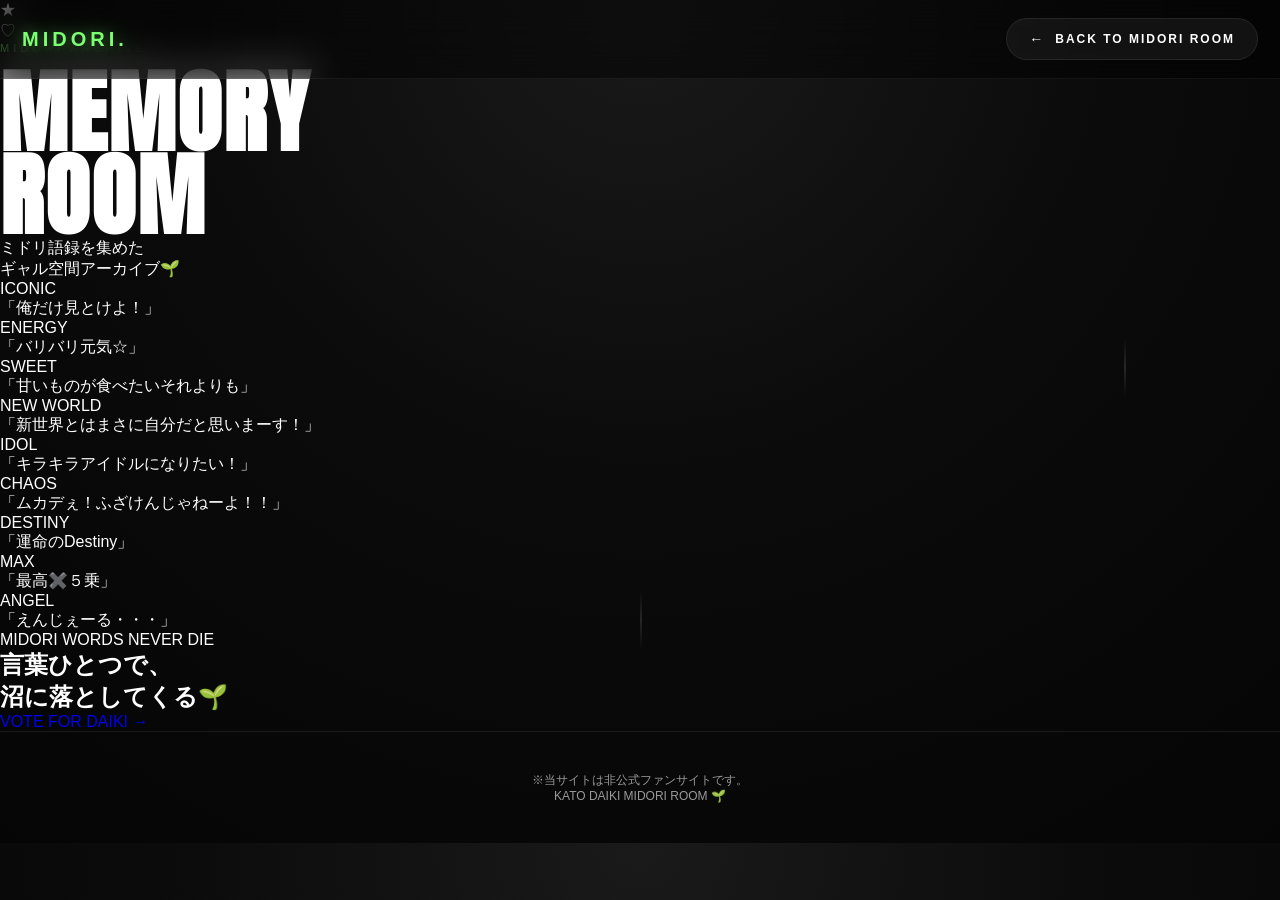
==== commit 99a30c41: "Add files via upload" ====
--- a/archive.html
+++ b/archive.html
@@ -53,7 +53,10 @@
     <header class="header">
       <div class="logo">MIDORI.</div>
 
-      <a href="index.html" class="archive-back-btn"> ← BACK </a>
+      <a href="index.html" class="back-btn">
+        <span>←</span>
+        BACK TO MIDORI ROOM
+      </a>
     </header>
 
     <!-- HERO -->
--- a/style.css
+++ b/style.css
@@ -1033,4 +1033,456 @@
         flex: 1;
     }
 
+}
+
+/* ========================================
+   FIX PATCH
+   最後に追加する
+======================================== */
+
+/* =========================
+   BACK BUTTON
+========================= */
+
+.back {
+    display: inline-flex;
+    align-items: center;
+    justify-content: center;
+
+    padding: 12px 22px;
+
+    border-radius: 999px;
+
+    text-decoration: none;
+
+    color: white;
+
+    font-size: 12px;
+    font-weight: 700;
+    letter-spacing: 2px;
+
+    background: rgba(255, 255, 255, .06);
+
+    border: 1px solid rgba(255, 255, 255, .08);
+
+    backdrop-filter: blur(10px);
+
+    transition: .35s;
+}
+
+.back:hover {
+    transform: translateY(-3px);
+
+    color: #111;
+
+    background: #7dff72;
+
+    box-shadow:
+        0 0 20px rgba(125, 255, 114, .35);
+}
+
+/* =========================
+   ARCHIVE HERO
+========================= */
+
+body.archive-page .gallery-hero {
+    padding: 180px 24px 100px;
+
+    text-align: center;
+
+    position: relative;
+}
+
+body.archive-page .gallery-hero h1 {
+    font-family: 'Anton', sans-serif;
+
+    font-size: 82px;
+
+    line-height: .9;
+
+    color: white;
+
+    text-shadow:
+        0 0 24px rgba(125, 255, 114, .15);
+}
+
+/* MEMORY ROOM文字崩れ修正 */
+
+body.archive-page .gallery-hero h1 br {
+    display: block;
+}
+
+/* =========================
+   MIDORI CORE
+========================= */
+
+.midori-core .core-grid {
+    display: grid;
+
+    grid-template-columns:
+        repeat(auto-fit, minmax(160px, 1fr));
+
+    gap: 20px;
+
+    margin-top: 60px;
+}
+
+.midori-core .core-card {
+    position: relative;
+
+    padding: 34px 20px;
+
+    border-radius: 28px;
+
+    background:
+        rgba(20, 20, 20, .72);
+
+    border:
+        1px solid rgba(255, 255, 255, .06);
+
+    backdrop-filter: blur(14px);
+
+    overflow: hidden;
+
+    transition: .35s;
+
+    text-align: center;
+}
+
+.midori-core .core-card:hover {
+    transform:
+        translateY(-6px) rotate(-1deg);
+
+    border:
+        1px solid rgba(125, 255, 114, .25);
+
+    box-shadow:
+        0 0 24px rgba(125, 255, 114, .12);
+}
+
+.midori-core .core-card span {
+    display: inline-block;
+
+    margin-bottom: 18px;
+
+    color: #7dff72;
+
+    font-size: 12px;
+
+    letter-spacing: 4px;
+}
+
+.midori-core .core-card h3 {
+    font-size: 24px;
+
+    line-height: 1.4;
+}
+
+/* mobile崩れ修正 */
+
+@media(max-width:768px) {
+
+    .midori-core .core-grid {
+        grid-template-columns: 1fr 1fr;
+    }
+
+    .midori-core .core-card {
+        padding: 26px 14px;
+    }
+
+    .midori-core .core-card h3 {
+        font-size: 18px;
+    }
+
+}
+
+/* =========================
+   MIDORI EDIT
+========================= */
+
+/* 重複レイアウトを強制上書き */
+
+.section-midori-edit {
+    padding: 140px 22px !important;
+
+    max-width: 1200px;
+
+    margin: auto;
+
+    text-align: center;
+}
+
+.edit-grid {
+    display: grid !important;
+
+    grid-template-columns:
+        repeat(auto-fit, minmax(280px, 1fr));
+
+    gap: 28px;
+
+    margin-top: 60px;
+}
+
+.edit-card {
+    position: relative;
+
+    overflow: hidden;
+
+    border-radius: 34px;
+
+    background:
+        rgba(20, 20, 20, .72);
+
+    border:
+        1px solid rgba(255, 255, 255, .06);
+
+    transition: .4s;
+}
+
+.edit-card:hover {
+    transform:
+        translateY(-8px);
+
+    box-shadow:
+        0 0 28px rgba(125, 255, 114, .12);
+}
+
+.edit-card video {
+    width: 100%;
+
+    height: 640px;
+
+    display: block;
+
+    object-fit: cover;
+
+    background: #111;
+}
+
+.edit-overlay {
+    position: absolute;
+
+    inset: 0;
+
+    display: flex;
+
+    align-items: flex-end;
+
+    padding: 24px;
+
+    background:
+        linear-gradient(to top,
+            rgba(0, 0, 0, .82),
+            rgba(0, 0, 0, 0));
+}
+
+.edit-title {
+    font-size: 22px;
+
+    font-weight: 800;
+
+    margin-bottom: 6px;
+}
+
+.edit-desc {
+    color: rgba(255, 255, 255, .75);
+
+    line-height: 1.7;
+}
+
+/* mobile */
+
+@media(max-width:768px) {
+
+    .edit-grid {
+        grid-template-columns: 1fr;
+    }
+
+    .edit-card video {
+        height: 520px;
+    }
+
+}
+
+/* =========================
+   ARCHIVE QUOTE
+========================= */
+
+body.archive-page .quote {
+    display: flex;
+
+    flex-direction: column;
+
+    gap: 24px;
+
+    max-width: 920px;
+
+    margin: auto;
+
+    padding: 0 24px 140px;
+}
+
+body.archive-page .quote p {
+    position: relative;
+
+    background:
+        linear-gradient(135deg,
+            rgba(30, 30, 30, .92),
+            rgba(18, 18, 18, .82));
+
+    border:
+        1px solid rgba(255, 255, 255, .06);
+
+    border-radius: 34px;
+
+    padding: 34px;
+
+    font-size: 26px;
+
+    line-height: 1.8;
+
+    font-weight: 700;
+
+    overflow: hidden;
+
+    transition: .35s;
+
+    box-shadow:
+        0 10px 30px rgba(0, 0, 0, .35);
+}
+
+body.archive-page .quote p::before {
+    content: "★";
+
+    position: absolute;
+
+    top: 14px;
+    right: 18px;
+
+    color: #ff6bcb;
+
+    font-size: 20px;
+}
+
+body.archive-page .quote p:nth-child(even)::before {
+    content: "♡";
+
+    color: #7dff72;
+}
+
+body.archive-page .quote p:hover {
+    transform:
+        translateY(-6px) rotate(-1deg);
+
+    border:
+        1px solid rgba(125, 255, 114, .25);
+
+    box-shadow:
+        0 0 30px rgba(125, 255, 114, .12);
+}
+
+/* =========================
+   VIDEO FIX
+========================= */
+
+video {
+    opacity: 1 !important;
+
+    visibility: visible !important;
+}
+
+/* =========================
+   MOBILE HERO FIX
+========================= */
+
+@media(max-width:768px) {
+
+    body.archive-page .gallery-hero h1 {
+        font-size: 54px;
+    }
+
+}
+
+/* =========================
+   BACK BUTTON
+========================= */
+
+.back-btn {
+
+    position: relative;
+
+    display: inline-flex;
+
+    align-items: center;
+
+    gap: 10px;
+
+    padding: 12px 22px;
+
+    border-radius: 999px;
+
+    text-decoration: none;
+
+    color: white;
+
+    font-size: 12px;
+
+    letter-spacing: 2px;
+
+    font-weight: 700;
+
+    background:
+        rgba(255, 255, 255, .06);
+
+    border:
+        1px solid rgba(255, 255, 255, .08);
+
+    backdrop-filter: blur(14px);
+
+    transition: .35s;
+
+    overflow: hidden;
+}
+
+.back-btn::before {
+
+    content: "";
+
+    position: absolute;
+
+    inset: 0;
+
+    background:
+        linear-gradient(120deg,
+            transparent,
+            rgba(125, 255, 114, .12),
+            transparent);
+
+    transform: translateX(-100%);
+
+    transition: .6s;
+}
+
+.back-btn:hover::before {
+
+    transform: translateX(100%);
+}
+
+.back-btn:hover {
+
+    transform:
+        translateY(-4px);
+
+    border:
+        1px solid rgba(125, 255, 114, .25);
+
+    color: #7dff72;
+
+    box-shadow:
+        0 0 24px rgba(125, 255, 114, .15);
+}
+
+.back-btn span {
+
+    font-size: 14px;
 }
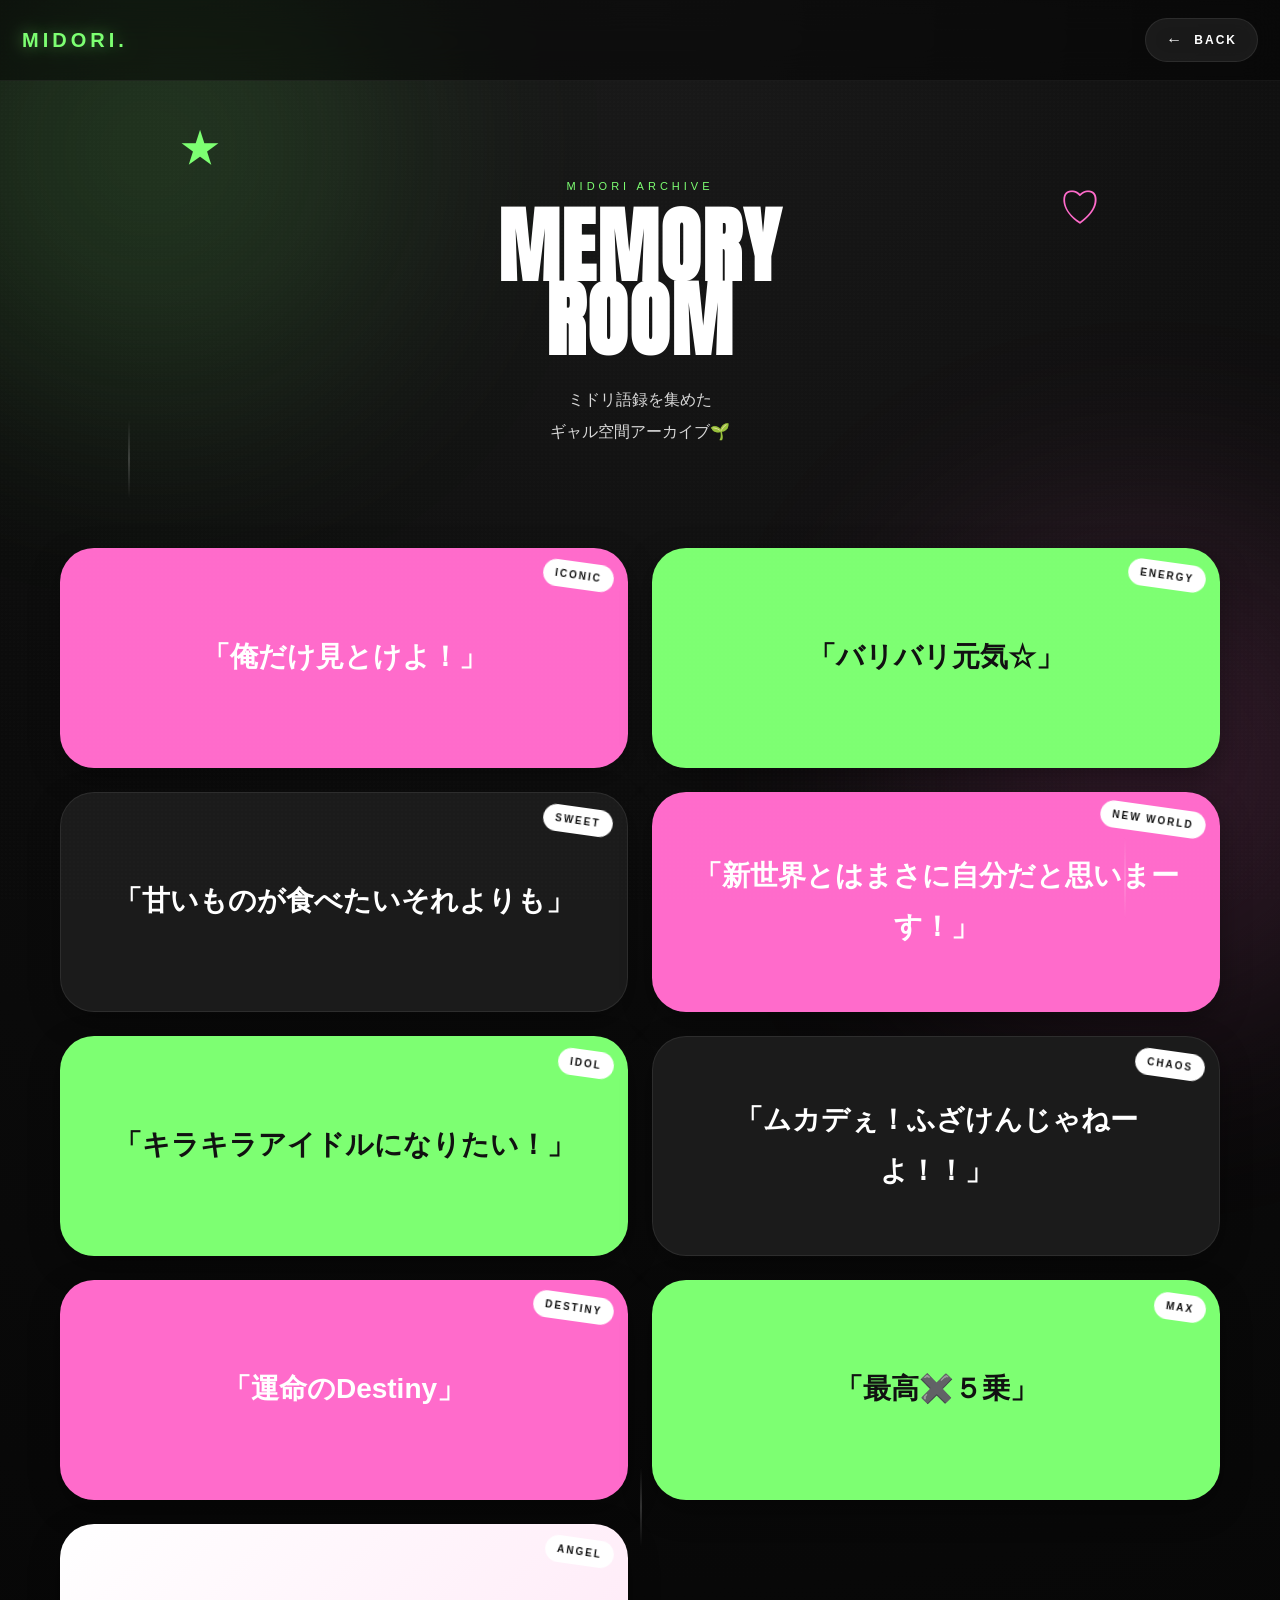
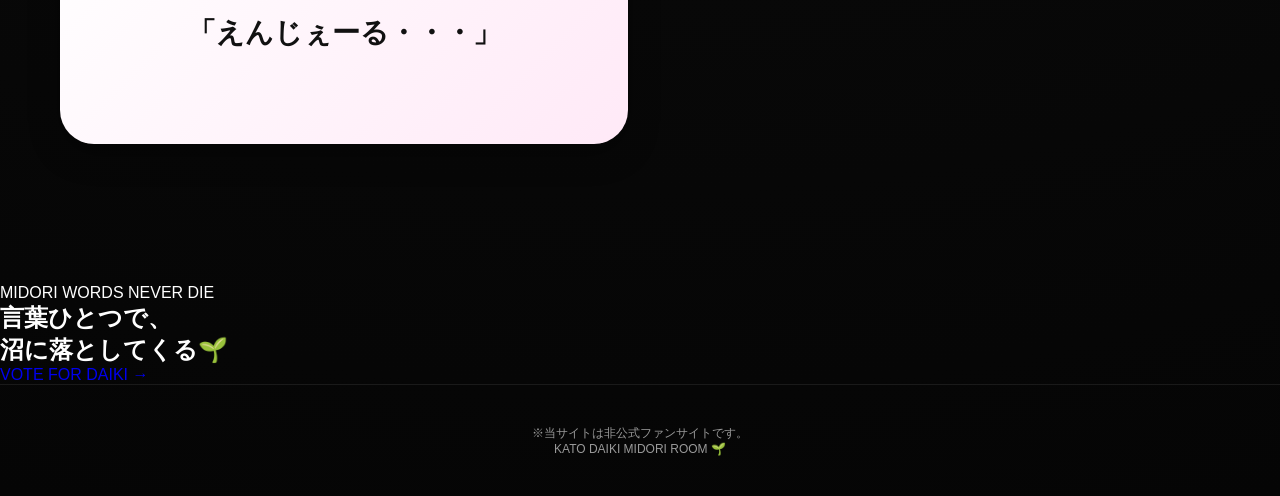
==== commit 44353006: "Add files via upload" ====
--- a/archive.html
+++ b/archive.html
@@ -55,7 +55,7 @@
 
       <a href="index.html" class="back-btn">
         <span>←</span>
-        BACK TO MIDORI ROOM
+        BACK
       </a>
     </header>
 
--- a/style.css
+++ b/style.css
@@ -38,16 +38,6 @@
     text-decoration: none;
 }
 
-.noise {
-    position: fixed;
-    inset: 0;
-    pointer-events: none;
-    opacity: 0.03;
-    z-index: 999;
-    background-image:
-        url("https://grainy-gradients.vercel.app/noise.svg");
-}
-
 .section {
     position: relative;
     padding: 140px 22px;
@@ -70,6 +60,85 @@
     color: #7dff72;
     font-family: "Anton", sans-serif;
     letter-spacing: 2px;
+}
+
+/* ========================================
+   BG EFFECT
+======================================== */
+
+.noise {
+    position: fixed;
+    inset: 0;
+    pointer-events: none;
+    opacity: .12;
+    z-index: 2;
+
+    background-image:
+        radial-gradient(rgba(255, 255, 255, .05) 1px, transparent 1px);
+
+    background-size: 4px 4px;
+
+    mix-blend-mode: screen;
+}
+
+.bg-light {
+    position: fixed;
+    width: 500px;
+    height: 500px;
+    border-radius: 50%;
+    filter: blur(120px);
+    opacity: .15;
+    pointer-events: none;
+    z-index: 0;
+}
+
+.bg1 {
+    top: -100px;
+    left: -100px;
+    background: #7dff72;
+}
+
+.bg2 {
+    bottom: -120px;
+    right: -120px;
+    background: #ff6bcb;
+}
+
+.float-glitter {
+    position: absolute;
+    width: 2px;
+    height: 80px;
+
+    background:
+        linear-gradient(transparent,
+            rgba(255, 255, 255, .9),
+            transparent);
+
+    opacity: .2;
+    z-index: 3;
+    animation: glitterFloat 6s linear infinite;
+}
+
+@keyframes glitterFloat {
+
+    0% {
+        transform:
+            translateY(40px) rotate(12deg);
+
+        opacity: 0;
+    }
+
+    50% {
+        opacity: .35;
+    }
+
+    100% {
+        transform:
+            translateY(-140px) rotate(12deg);
+
+        opacity: 0;
+    }
+
 }
 
 /* ========================================
@@ -97,8 +166,10 @@
     font-size: 56px;
     font-weight: 900;
     color: #7dff72;
+
     text-shadow:
         0 0 20px rgba(125, 255, 114, .8);
+
     animation: loaderGlow 2s infinite alternate;
 }
 
@@ -110,6 +181,7 @@
 }
 
 @keyframes loaderGlow {
+
     from {
         transform: scale(1);
     }
@@ -117,6 +189,7 @@
     to {
         transform: scale(1.05);
     }
+
 }
 
 /* ========================================
@@ -136,8 +209,7 @@
 
     padding: 18px 22px;
 
-    background:
-        rgba(0, 0, 0, .45);
+    background: rgba(0, 0, 0, .45);
 
     backdrop-filter: blur(18px);
 
@@ -150,6 +222,7 @@
     font-weight: 900;
     letter-spacing: 4px;
     font-size: 20px;
+
     text-shadow:
         0 0 16px rgba(125, 255, 114, .5);
 }
@@ -159,16 +232,60 @@
     gap: 14px;
 }
 
-nav a,
-.back {
+nav a {
     color: rgba(255, 255, 255, .8);
     font-size: 12px;
     transition: .3s;
 }
 
-nav a:hover,
-.back:hover {
+nav a:hover {
     color: #ff6bcb;
+}
+
+/* ========================================
+   BACK BUTTON
+======================================== */
+
+.back-btn {
+    display: inline-flex;
+    align-items: center;
+    gap: 10px;
+
+    padding: 12px 20px;
+
+    border-radius: 999px;
+
+    background:
+        rgba(255, 255, 255, .08);
+
+    border:
+        1px solid rgba(255, 255, 255, .08);
+
+    color: white;
+
+    font-size: 12px;
+    letter-spacing: 2px;
+    font-weight: 700;
+
+    transition: .35s;
+
+    backdrop-filter: blur(12px);
+}
+
+.back-btn:hover {
+    transform: translateY(-3px);
+
+    border:
+        1px solid rgba(125, 255, 114, .35);
+
+    box-shadow:
+        0 0 20px rgba(125, 255, 114, .18);
+
+    color: #7dff72;
+}
+
+.back-btn span {
+    font-size: 16px;
 }
 
 /* ========================================
@@ -184,19 +301,96 @@
 .hero-video {
     position: absolute;
     inset: 0;
+
     width: 100%;
     height: 100%;
+
     object-fit: cover;
+
     transform: scale(1.05);
+
+    z-index: 1;
 }
 
 .overlay {
     position: absolute;
     inset: 0;
+
     background:
         linear-gradient(to top,
             rgba(0, 0, 0, .9),
             rgba(0, 0, 0, .15));
+
+    z-index: 3;
+}
+
+/* HERO GLITTER */
+
+.stars {
+    position: absolute;
+    inset: 0;
+    overflow: hidden;
+    z-index: 4;
+    pointer-events: none;
+}
+
+.star {
+    position: absolute;
+    width: 3px;
+    height: 3px;
+    background: white;
+    border-radius: 50%;
+
+    box-shadow:
+        0 0 10px rgba(255, 255, 255, .9),
+        0 0 20px rgba(125, 255, 114, .5);
+
+    animation: twinkle linear infinite;
+}
+
+@keyframes twinkle {
+
+    0%, 100% {
+        opacity: .2;
+        transform: scale(.5);
+    }
+
+    50% {
+        opacity: 1;
+        transform: scale(1.7);
+    }
+
+}
+
+.hero::after {
+    content: "";
+
+    position: absolute;
+    inset: 0;
+
+    background:
+        radial-gradient(circle at center,
+            rgba(255, 255, 255, .06),
+            transparent 60%);
+
+    mix-blend-mode: screen;
+
+    animation:
+        heroGlow 6s ease-in-out infinite alternate;
+
+    z-index: 2;
+}
+
+@keyframes heroGlow {
+
+    from {
+        opacity: .3;
+    }
+
+    to {
+        opacity: .7;
+    }
+
 }
 
 .hero-content {
@@ -204,6 +398,7 @@
     bottom: 70px;
     left: 22px;
     z-index: 5;
+
     animation: fadeUp 1.2s ease;
 }
 
@@ -245,9 +440,13 @@
     display: inline-flex;
     align-items: center;
     justify-content: center;
+
     padding: 16px 28px;
+
     border-radius: 999px;
+
     font-weight: 800;
+
     transition: .35s;
 }
 
@@ -257,6 +456,7 @@
 .archive-btn {
     background: #7dff72;
     color: #111;
+
     box-shadow:
         0 0 24px rgba(125, 255, 114, .25);
 }
@@ -278,8 +478,7 @@
 .gallery-btn:hover,
 .vote-main-btn:hover,
 .archive-btn:hover {
-    transform:
-        translateY(-5px);
+    transform: translateY(-5px);
 }
 
 /* ========================================
@@ -301,12 +500,18 @@
 .profile-image img {
     width: 100%;
     max-width: 330px;
+
     border-radius: 30px;
+
     border: 10px solid white;
+
     background: white;
+
     transform: rotate(-4deg);
+
     box-shadow:
         0 20px 50px rgba(0, 0, 0, .5);
+
     transition: .4s;
 }
 
@@ -337,8 +542,10 @@
     position: absolute;
     right: 18%;
     bottom: -22px;
+
     font-size: 11px;
     letter-spacing: 4px;
+
     color: rgba(255, 255, 255, .45);
 }
 
@@ -350,7 +557,9 @@
 
 .profile-card {
     position: relative;
+
     padding: 34px;
+
     border-radius: 34px;
 
     background:
@@ -366,6 +575,7 @@
 
 .profile-card:hover {
     transform: translateY(-6px);
+
     border:
         1px solid rgba(125, 255, 114, .25);
 }
@@ -401,25 +611,15 @@
 .floating-tags span {
     background: #7dff72;
     color: #111;
+
     padding: 12px 18px;
+
     border-radius: 999px;
+
     font-weight: 700;
     font-size: 13px;
 }
 
-.favorite-points {
-    display: flex;
-    flex-wrap: wrap;
-    gap: 12px;
-    margin-top: 28px;
-}
-
-.favorite-points span {
-    opacity: .45;
-    letter-spacing: 3px;
-    font-size: 11px;
-}
-
 /* ========================================
    MIDORI CORE
 ======================================== */
@@ -430,13 +630,16 @@
 
 .core-grid {
     display: grid;
+
     grid-template-columns:
         repeat(auto-fit, minmax(220px, 1fr));
+
     gap: 24px;
 }
 
 .core-card {
     position: relative;
+
     overflow: hidden;
 
     padding: 42px 24px;
@@ -454,6 +657,8 @@
     backdrop-filter: blur(18px);
 
     transition: .4s;
+
+    text-align: center;
 }
 
 .core-card:hover {
@@ -462,12 +667,14 @@
 }
 
 .core-card span {
-    position: absolute;
-    top: 18px;
-    right: 18px;
+    display: inline-block;
+
+    margin-bottom: 18px;
+
+    color: #7dff72;
+
     font-size: 12px;
-    letter-spacing: 3px;
-    opacity: .5;
+    letter-spacing: 4px;
 }
 
 .core-card h3 {
@@ -481,8 +688,10 @@
 
 .movie-grid {
     display: grid;
+
     grid-template-columns:
         repeat(auto-fit, minmax(300px, 1fr));
+
     gap: 28px;
 }
 
@@ -518,20 +727,30 @@
    MIDORI VIDEO ROOM
 ======================================== */
 
-.section-midori-edit {
+.midori-edit-section {
+    position: relative;
+    padding: 140px 22px;
     text-align: center;
-    max-width: 1300px;
-    margin: auto;
-}
-
-.archive-main-title {
-    font-size: 68px;
-    line-height: 1.05;
-    margin-bottom: 24px;
+}
+
+.edit-bg-text {
+    position: absolute;
+    top: 40px;
+    left: 50%;
+
+    transform: translateX(-50%);
+
+    font-size: 110px;
     font-family: "Anton", sans-serif;
-}
-
-.archive-sub {
+
+    color: rgba(255, 255, 255, .03);
+
+    white-space: nowrap;
+
+    pointer-events: none;
+}
+
+.edit-main-copy {
     line-height: 2;
     color: #d8d8d8;
     margin-bottom: 60px;
@@ -539,78 +758,87 @@
 
 .edit-grid {
     display: grid;
+
     grid-template-columns:
-        repeat(auto-fit, minmax(280px, 1fr));
+        repeat(auto-fit, minmax(320px, 1fr));
+
     gap: 30px;
+
+    max-width: 1200px;
+    margin: auto;
 }
 
 .edit-card {
     position: relative;
-    overflow: hidden;
-
-    border-radius: 36px;
-
-    background:
-        rgba(20, 20, 20, .75);
+
+    overflow: visible;
+
+    border-radius: 34px;
+
+    background:
+        rgba(20, 20, 20, .72);
 
     border:
         1px solid rgba(255, 255, 255, .06);
 
     transition: .4s;
+
+    padding-bottom: 24px;
 }
 
 .edit-card:hover {
-    transform:
-        translateY(-8px);
+    transform: translateY(-8px);
+}
+
+.edit-label {
+    position: absolute;
+
+    top: -14px;
+    left: 18px;
+
+    z-index: 5;
+
+    background: #7dff72;
+    color: #111;
+
+    padding: 8px 14px;
+
+    border-radius: 999px;
+
+    font-size: 11px;
+    font-weight: 900;
+    letter-spacing: 2px;
+}
+
+.edit-label.pink {
+    background: #ff6bcb;
+    color: white;
 }
 
 .edit-card video {
     width: 100%;
+
     aspect-ratio: 9/16;
+
     object-fit: cover;
-}
-
-.edit-overlay {
-    position: absolute;
-    inset: 0;
-    display: flex;
-    align-items: flex-end;
-
-    padding: 24px;
-
-    background:
-        linear-gradient(to top,
-            rgba(0, 0, 0, .85),
-            rgba(0, 0, 0, 0));
-}
-
-.edit-title {
-    font-size: 22px;
-    font-weight: 800;
-}
-
-.edit-desc {
-    margin-top: 6px;
-    color: rgba(255, 255, 255, .8);
-    font-size: 14px;
-}
-
-.edit-sticker {
-    position: absolute;
-    top: 14px;
-    right: 14px;
-
-    background: #7dff72;
-    color: #111;
-
-    padding: 8px 14px;
-
-    border-radius: 999px;
-
-    font-size: 11px;
-    font-weight: 800;
-
-    z-index: 5;
+
+    background: #111;
+
+    border-radius: 0;
+}
+
+.edit-info {
+    padding: 22px 22px 0;
+}
+
+.edit-info h3 {
+    font-size: 24px;
+    margin-bottom: 10px;
+}
+
+.edit-info p {
+    color: #d8d8d8;
+    line-height: 1.7;
 }
 
 /* ========================================
@@ -633,6 +861,7 @@
 
     border: 12px solid white;
     border-radius: 12px;
+
     background: white;
 
     transform: rotate(-3deg);
@@ -657,15 +886,6 @@
     bottom: 8px;
     left: -10px;
     color: #7dff72;
-}
-
-.polaroid-note {
-    position: absolute;
-    bottom: 12px;
-    right: 16px;
-    color: #111;
-    font-size: 10px;
-    letter-spacing: 3px;
 }
 
 .mini-gallery {
@@ -679,25 +899,13 @@
 .mini-photo {
     width: 100px;
     height: 130px;
+
     object-fit: cover;
 
     border: 6px solid white;
     border-radius: 8px;
+
     background: white;
-}
-
-/* ========================================
-   ARCHIVE ENTRY
-======================================== */
-
-.archive-entry {
-    text-align: center;
-}
-
-.archive-text {
-    line-height: 2;
-    color: #d8d8d8;
-    margin-bottom: 40px;
 }
 
 /* ========================================
@@ -724,6 +932,7 @@
 
 .final-vote {
     text-align: center;
+
     padding: 180px 22px;
 
     background:
@@ -752,6 +961,7 @@
 .footer {
     padding: 40px 20px;
     text-align: center;
+
     font-size: 12px;
     color: #999;
 
@@ -763,8 +973,7 @@
    GALLERY PAGE
 ======================================== */
 
-body.gallery-page .gallery-hero,
-body.archive-page .gallery-hero {
+body.gallery-page .gallery-hero {
     padding: 180px 24px 100px;
     text-align: center;
     position: relative;
@@ -794,16 +1003,21 @@
 }
 
 body.gallery-page .gallery {
-    column-count: 2;
-    column-gap: 18px;
+    column-count: 3;
+    column-gap: 16px;
+
+    padding: 0 16px 120px;
+
     max-width: 1200px;
+
     margin: auto;
-    padding: 0 18px 120px;
 }
 
 body.gallery-page .photo {
     break-inside: avoid;
+
     margin-bottom: 18px;
+
     overflow: hidden;
 
     border-radius: 28px;
@@ -823,124 +1037,143 @@
    ARCHIVE PAGE
 ======================================== */
 
-body.archive-page .quote {
+.archive-hero {
+    padding: 180px 24px 100px;
+    text-align: center;
+    position: relative;
+}
+
+.archive-title {
+    font-size: 82px;
+    line-height: .9;
+}
+
+.archive-copy {
+    margin-top: 26px;
+    line-height: 2;
+    color: #d8d8d8;
+}
+
+.archive-hero-star,
+.archive-hero-heart {
+    position: absolute;
+    font-size: 42px;
+}
+
+.archive-hero-star {
+    top: 120px;
+    left: 14%;
+    color: #7dff72;
+}
+
+.archive-hero-heart {
+    right: 14%;
+    top: 180px;
+    color: #ff6bcb;
+}
+
+.archive-wall {
+    display: grid;
+
+    grid-template-columns:
+        repeat(2, 1fr);
+
+    gap: 24px;
+
+    max-width: 1200px;
+
+    margin: auto;
+
+    padding: 0 20px 140px;
+}
+
+.quote-card {
+    position: relative;
+
+    padding: 34px;
+
+    border-radius: 34px;
+
+    overflow: hidden;
+
+    min-height: 220px;
+
     display: flex;
-    flex-direction: column;
-    gap: 24px;
-
-    max-width: 950px;
-
-    margin: auto;
-
-    padding: 0 24px 140px;
-}
-
-body.archive-page .quote p {
-    position: relative;
-
-    background:
-        linear-gradient(135deg,
-            rgba(125, 255, 114, .12),
-            rgba(255, 255, 255, .05));
+    align-items: center;
+    justify-content: center;
+
+    text-align: center;
+
+    transition: .4s;
+
+    box-shadow:
+        0 10px 30px rgba(0, 0, 0, .35);
+}
+
+.quote-card:hover {
+    transform:
+        translateY(-8px) rotate(0deg);
+}
+
+.quote-card p {
+    font-size: 28px;
+    line-height: 1.8;
+    font-weight: 900;
+}
+
+.quote-card.pink {
+    background: #ff6bcb;
+    color: white;
+}
+
+.quote-card.green {
+    background: #7dff72;
+    color: #111;
+}
+
+.quote-card.black {
+    background: #1b1b1b;
+    color: white;
 
     border:
         1px solid rgba(255, 255, 255, .08);
-
-    backdrop-filter: blur(18px);
-
-    padding: 34px;
-
-    border-radius: 34px;
-
-    font-size: 24px;
-
-    line-height: 1.8;
-
-    box-shadow:
-        0 10px 30px rgba(0, 0, 0, .35);
-
-    transition: .35s;
-}
-
-body.archive-page .quote p:hover {
-    transform:
-        translateY(-6px) rotate(-1deg);
-}
-
-body.archive-page .quote p::before {
-    content: "★";
-    position: absolute;
-    top: 12px;
-    right: 18px;
-    color: #ff6bcb;
-    font-size: 22px;
-}
-
-body.archive-page .quote p:nth-child(even)::before {
-    content: "♡";
-    color: #7dff72;
-}
-
-/* ========================================
-   FLOAT / GLITTER
-======================================== */
-
-.float-glitter {
-    position: absolute;
-    width: 2px;
-    height: 60px;
-
-    background:
-        linear-gradient(transparent,
-            rgba(255, 255, 255, .8),
-            transparent);
-
-    opacity: .15;
-    animation: glitterFloat 7s infinite;
-}
-
-@keyframes glitterFloat {
-    0% {
-        transform:
-            translateY(0);
-        opacity: 0;
-    }
-
-    50% {
-        opacity: .25;
-    }
-
-    100% {
-        transform:
-            translateY(-120px);
-        opacity: 0;
-    }
-}
-
-.blink-dot {
-    position: absolute;
-    width: 6px;
-    height: 6px;
-
-    border-radius: 50%;
-    background: #7dff72;
-
-    box-shadow:
-        0 0 14px rgba(125, 255, 114, .9);
-
-    animation: blinkDot 2s infinite;
-}
-
-@keyframes blinkDot {
-    0%, 100% {
-        opacity: .2;
-        transform: scale(.7);
-    }
-
-    50% {
-        opacity: 1;
-        transform: scale(1.4);
-    }
+}
+
+.quote-card.angel {
+    background:
+        linear-gradient(135deg,
+            #fff,
+            #ffe9f7);
+
+    color: #111;
+}
+
+.quote-sticker {
+    position: absolute;
+
+    top: 14px;
+    right: 14px;
+
+    padding: 8px 12px;
+
+    border-radius: 999px;
+
+    background: white;
+    color: #111;
+
+    font-size: 10px;
+    font-weight: 900;
+    letter-spacing: 2px;
+
+    transform: rotate(8deg);
+}
+
+.rotate-left {
+    transform: rotate(-2deg);
+}
+
+.rotate-right {
+    transform: rotate(2deg);
 }
 
 /* ========================================
@@ -959,17 +1192,17 @@
 }
 
 @keyframes fadeUp {
+
     from {
         opacity: 0;
-        transform:
-            translateY(30px);
+        transform: translateY(30px);
     }
 
     to {
         opacity: 1;
-        transform:
-            translateY(0);
-    }
+        transform: translateY(0);
+    }
+
 }
 
 /* ========================================
@@ -982,12 +1215,29 @@
         font-size: 62px;
     }
 
+    .section {
+        padding: 110px 18px;
+    }
+
     .section h2 {
         font-size: 42px;
     }
 
-    .archive-main-title {
-        font-size: 42px;
+    .hero-sub {
+        font-size: 20px;
+    }
+
+    .hero-text {
+        font-size: 14px;
+    }
+
+    .hero-buttons {
+        flex-direction: column;
+        align-items: flex-start;
+    }
+
+    .archive-title {
+        font-size: 54px;
     }
 
     .gallery-hero h1 {
@@ -998,13 +1248,39 @@
         font-size: 38px;
     }
 
+    .edit-bg-text {
+        font-size: 54px;
+        top: 70px;
+    }
+
+    .core-grid {
+        grid-template-columns: 1fr 1fr;
+    }
+
+    .core-card {
+        padding: 28px 16px;
+    }
+
+    .core-card h3 {
+        font-size: 18px;
+    }
+
+    .edit-grid {
+        grid-template-columns: 1fr;
+    }
+
     body.gallery-page .gallery {
-        column-count: 1;
-    }
-
-    body.archive-page .quote p {
-        font-size: 20px;
-        padding: 28px;
+        column-count: 2;
+        column-gap: 10px;
+        padding: 0 10px 100px;
+    }
+
+    .archive-wall {
+        grid-template-columns: 1fr;
+    }
+
+    .quote-card p {
+        font-size: 22px;
     }
 
     nav {
@@ -1014,6 +1290,7 @@
     nav a {
         font-size: 10px;
     }
+
 }
 
 /* ========================================
@@ -1033,456 +1310,4 @@
         flex: 1;
     }
 
-}
-
-/* ========================================
-   FIX PATCH
-   最後に追加する
-======================================== */
-
-/* =========================
-   BACK BUTTON
-========================= */
-
-.back {
-    display: inline-flex;
-    align-items: center;
-    justify-content: center;
-
-    padding: 12px 22px;
-
-    border-radius: 999px;
-
-    text-decoration: none;
-
-    color: white;
-
-    font-size: 12px;
-    font-weight: 700;
-    letter-spacing: 2px;
-
-    background: rgba(255, 255, 255, .06);
-
-    border: 1px solid rgba(255, 255, 255, .08);
-
-    backdrop-filter: blur(10px);
-
-    transition: .35s;
-}
-
-.back:hover {
-    transform: translateY(-3px);
-
-    color: #111;
-
-    background: #7dff72;
-
-    box-shadow:
-        0 0 20px rgba(125, 255, 114, .35);
-}
-
-/* =========================
-   ARCHIVE HERO
-========================= */
-
-body.archive-page .gallery-hero {
-    padding: 180px 24px 100px;
-
-    text-align: center;
-
-    position: relative;
-}
-
-body.archive-page .gallery-hero h1 {
-    font-family: 'Anton', sans-serif;
-
-    font-size: 82px;
-
-    line-height: .9;
-
-    color: white;
-
-    text-shadow:
-        0 0 24px rgba(125, 255, 114, .15);
-}
-
-/* MEMORY ROOM文字崩れ修正 */
-
-body.archive-page .gallery-hero h1 br {
-    display: block;
-}
-
-/* =========================
-   MIDORI CORE
-========================= */
-
-.midori-core .core-grid {
-    display: grid;
-
-    grid-template-columns:
-        repeat(auto-fit, minmax(160px, 1fr));
-
-    gap: 20px;
-
-    margin-top: 60px;
-}
-
-.midori-core .core-card {
-    position: relative;
-
-    padding: 34px 20px;
-
-    border-radius: 28px;
-
-    background:
-        rgba(20, 20, 20, .72);
-
-    border:
-        1px solid rgba(255, 255, 255, .06);
-
-    backdrop-filter: blur(14px);
-
-    overflow: hidden;
-
-    transition: .35s;
-
-    text-align: center;
-}
-
-.midori-core .core-card:hover {
-    transform:
-        translateY(-6px) rotate(-1deg);
-
-    border:
-        1px solid rgba(125, 255, 114, .25);
-
-    box-shadow:
-        0 0 24px rgba(125, 255, 114, .12);
-}
-
-.midori-core .core-card span {
-    display: inline-block;
-
-    margin-bottom: 18px;
-
-    color: #7dff72;
-
-    font-size: 12px;
-
-    letter-spacing: 4px;
-}
-
-.midori-core .core-card h3 {
-    font-size: 24px;
-
-    line-height: 1.4;
-}
-
-/* mobile崩れ修正 */
-
-@media(max-width:768px) {
-
-    .midori-core .core-grid {
-        grid-template-columns: 1fr 1fr;
-    }
-
-    .midori-core .core-card {
-        padding: 26px 14px;
-    }
-
-    .midori-core .core-card h3 {
-        font-size: 18px;
-    }
-
-}
-
-/* =========================
-   MIDORI EDIT
-========================= */
-
-/* 重複レイアウトを強制上書き */
-
-.section-midori-edit {
-    padding: 140px 22px !important;
-
-    max-width: 1200px;
-
-    margin: auto;
-
-    text-align: center;
-}
-
-.edit-grid {
-    display: grid !important;
-
-    grid-template-columns:
-        repeat(auto-fit, minmax(280px, 1fr));
-
-    gap: 28px;
-
-    margin-top: 60px;
-}
-
-.edit-card {
-    position: relative;
-
-    overflow: hidden;
-
-    border-radius: 34px;
-
-    background:
-        rgba(20, 20, 20, .72);
-
-    border:
-        1px solid rgba(255, 255, 255, .06);
-
-    transition: .4s;
-}
-
-.edit-card:hover {
-    transform:
-        translateY(-8px);
-
-    box-shadow:
-        0 0 28px rgba(125, 255, 114, .12);
-}
-
-.edit-card video {
-    width: 100%;
-
-    height: 640px;
-
-    display: block;
-
-    object-fit: cover;
-
-    background: #111;
-}
-
-.edit-overlay {
-    position: absolute;
-
-    inset: 0;
-
-    display: flex;
-
-    align-items: flex-end;
-
-    padding: 24px;
-
-    background:
-        linear-gradient(to top,
-            rgba(0, 0, 0, .82),
-            rgba(0, 0, 0, 0));
-}
-
-.edit-title {
-    font-size: 22px;
-
-    font-weight: 800;
-
-    margin-bottom: 6px;
-}
-
-.edit-desc {
-    color: rgba(255, 255, 255, .75);
-
-    line-height: 1.7;
-}
-
-/* mobile */
-
-@media(max-width:768px) {
-
-    .edit-grid {
-        grid-template-columns: 1fr;
-    }
-
-    .edit-card video {
-        height: 520px;
-    }
-
-}
-
-/* =========================
-   ARCHIVE QUOTE
-========================= */
-
-body.archive-page .quote {
-    display: flex;
-
-    flex-direction: column;
-
-    gap: 24px;
-
-    max-width: 920px;
-
-    margin: auto;
-
-    padding: 0 24px 140px;
-}
-
-body.archive-page .quote p {
-    position: relative;
-
-    background:
-        linear-gradient(135deg,
-            rgba(30, 30, 30, .92),
-            rgba(18, 18, 18, .82));
-
-    border:
-        1px solid rgba(255, 255, 255, .06);
-
-    border-radius: 34px;
-
-    padding: 34px;
-
-    font-size: 26px;
-
-    line-height: 1.8;
-
-    font-weight: 700;
-
-    overflow: hidden;
-
-    transition: .35s;
-
-    box-shadow:
-        0 10px 30px rgba(0, 0, 0, .35);
-}
-
-body.archive-page .quote p::before {
-    content: "★";
-
-    position: absolute;
-
-    top: 14px;
-    right: 18px;
-
-    color: #ff6bcb;
-
-    font-size: 20px;
-}
-
-body.archive-page .quote p:nth-child(even)::before {
-    content: "♡";
-
-    color: #7dff72;
-}
-
-body.archive-page .quote p:hover {
-    transform:
-        translateY(-6px) rotate(-1deg);
-
-    border:
-        1px solid rgba(125, 255, 114, .25);
-
-    box-shadow:
-        0 0 30px rgba(125, 255, 114, .12);
-}
-
-/* =========================
-   VIDEO FIX
-========================= */
-
-video {
-    opacity: 1 !important;
-
-    visibility: visible !important;
-}
-
-/* =========================
-   MOBILE HERO FIX
-========================= */
-
-@media(max-width:768px) {
-
-    body.archive-page .gallery-hero h1 {
-        font-size: 54px;
-    }
-
-}
-
-/* =========================
-   BACK BUTTON
-========================= */
-
-.back-btn {
-
-    position: relative;
-
-    display: inline-flex;
-
-    align-items: center;
-
-    gap: 10px;
-
-    padding: 12px 22px;
-
-    border-radius: 999px;
-
-    text-decoration: none;
-
-    color: white;
-
-    font-size: 12px;
-
-    letter-spacing: 2px;
-
-    font-weight: 700;
-
-    background:
-        rgba(255, 255, 255, .06);
-
-    border:
-        1px solid rgba(255, 255, 255, .08);
-
-    backdrop-filter: blur(14px);
-
-    transition: .35s;
-
-    overflow: hidden;
-}
-
-.back-btn::before {
-
-    content: "";
-
-    position: absolute;
-
-    inset: 0;
-
-    background:
-        linear-gradient(120deg,
-            transparent,
-            rgba(125, 255, 114, .12),
-            transparent);
-
-    transform: translateX(-100%);
-
-    transition: .6s;
-}
-
-.back-btn:hover::before {
-
-    transform: translateX(100%);
-}
-
-.back-btn:hover {
-
-    transform:
-        translateY(-4px);
-
-    border:
-        1px solid rgba(125, 255, 114, .25);
-
-    color: #7dff72;
-
-    box-shadow:
-        0 0 24px rgba(125, 255, 114, .15);
-}
-
-.back-btn span {
-
-    font-size: 14px;
 }
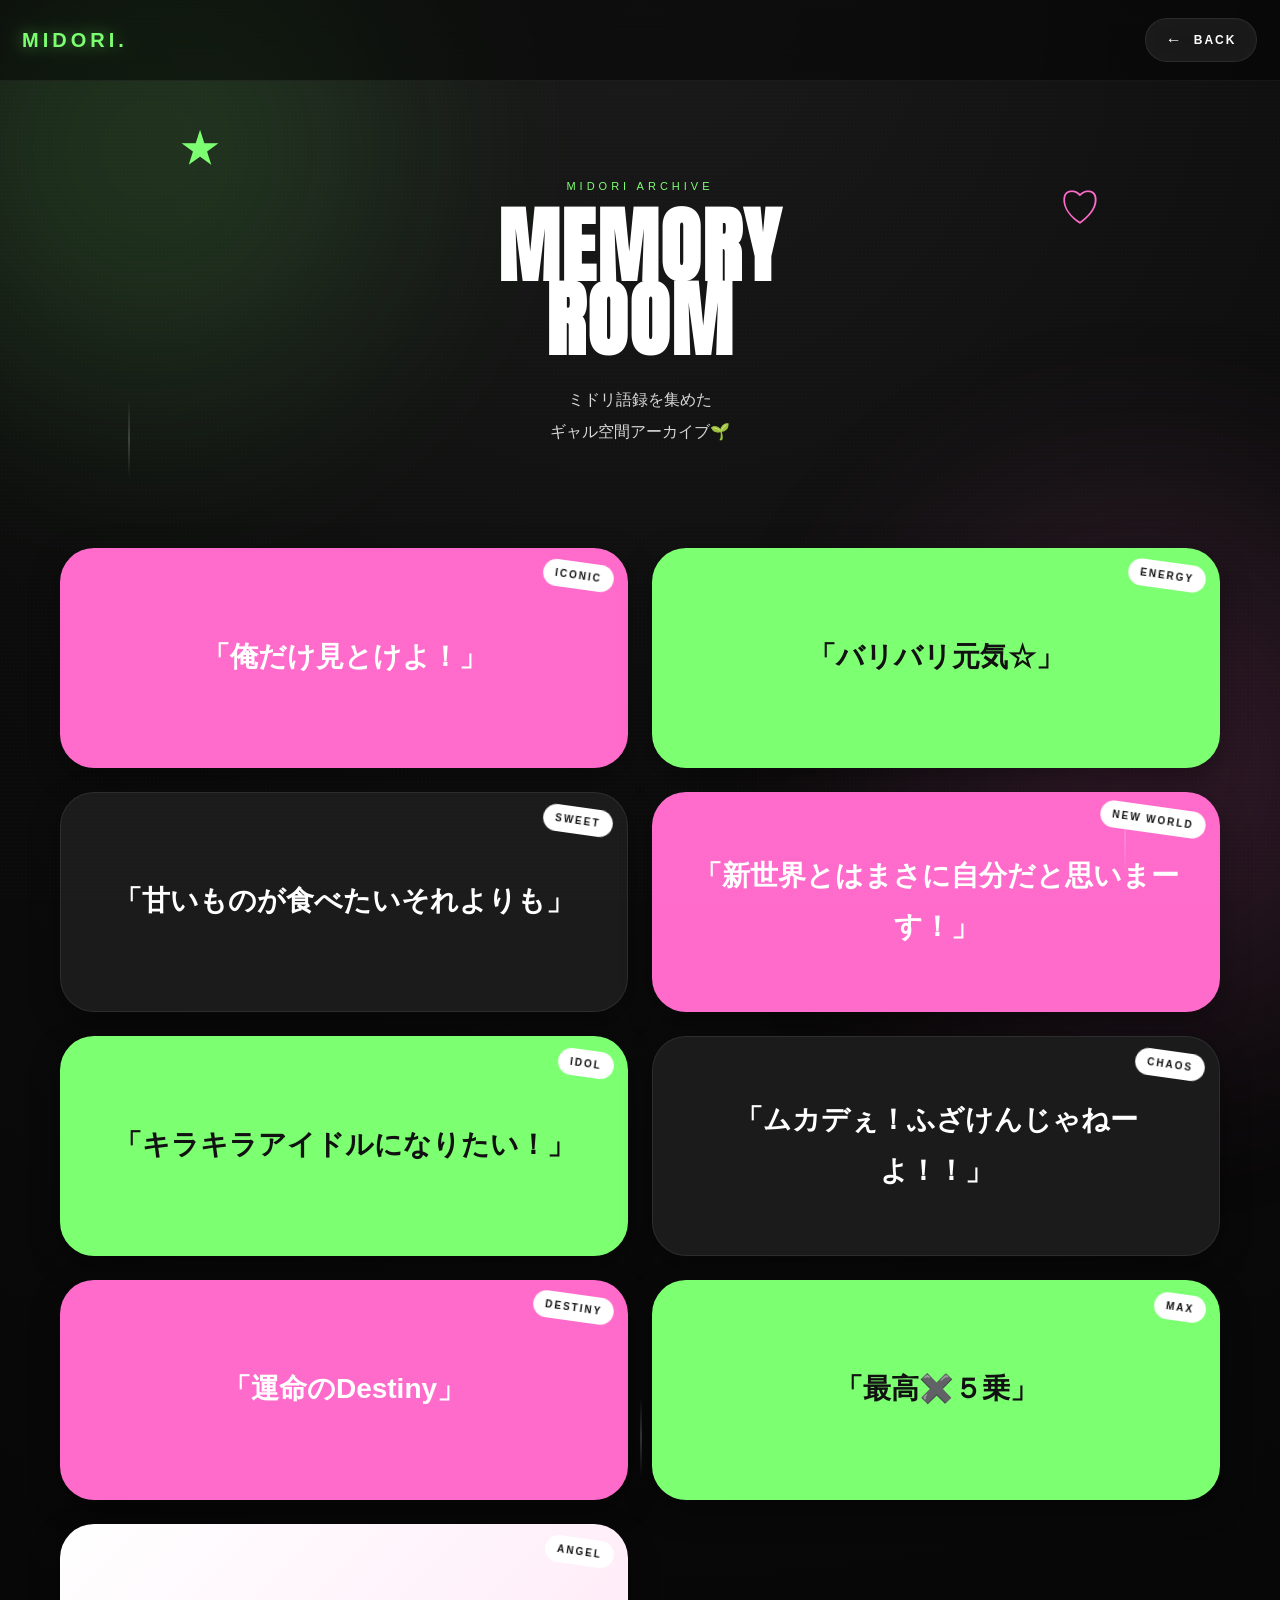
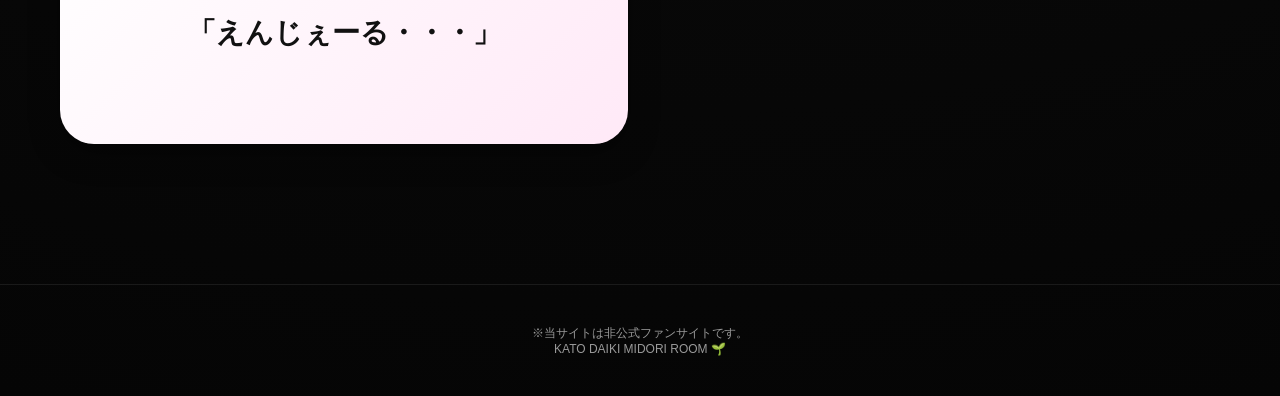
==== commit a333bded: "Add files via upload" ====
--- a/archive.html
+++ b/archive.html
@@ -155,21 +155,6 @@
       </div>
     </section>
 
-    <!-- FINAL -->
-
-    <section class="archive-final">
-      <div class="archive-final-inner">
-        <p class="archive-final-mini">MIDORI WORDS NEVER DIE</p>
-
-        <h2>
-          言葉ひとつで、<br />
-          沼に落としてくる🌱
-        </h2>
-
-        <a href="vote.html" class="archive-vote-btn"> VOTE FOR DAIKI → </a>
-      </div>
-    </section>
-
     <!-- FOOTER -->
 
     <footer class="footer">
